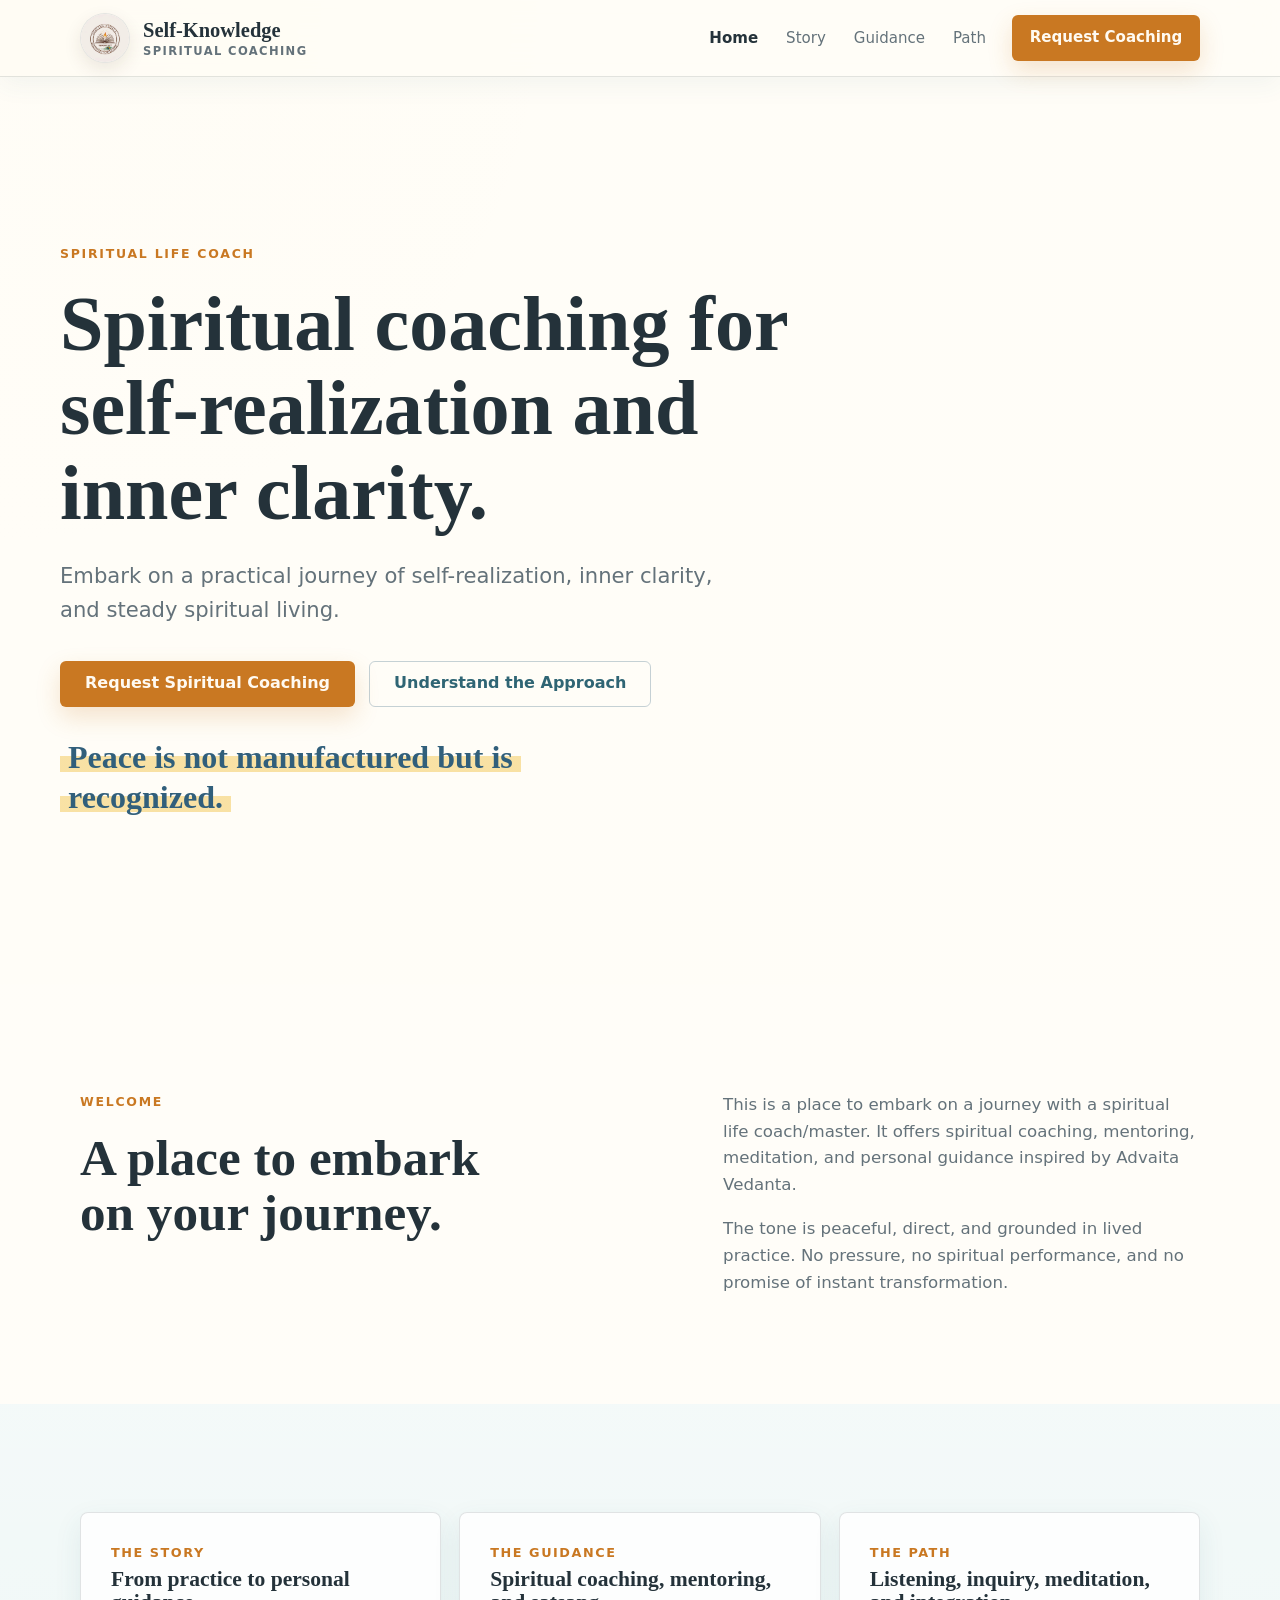
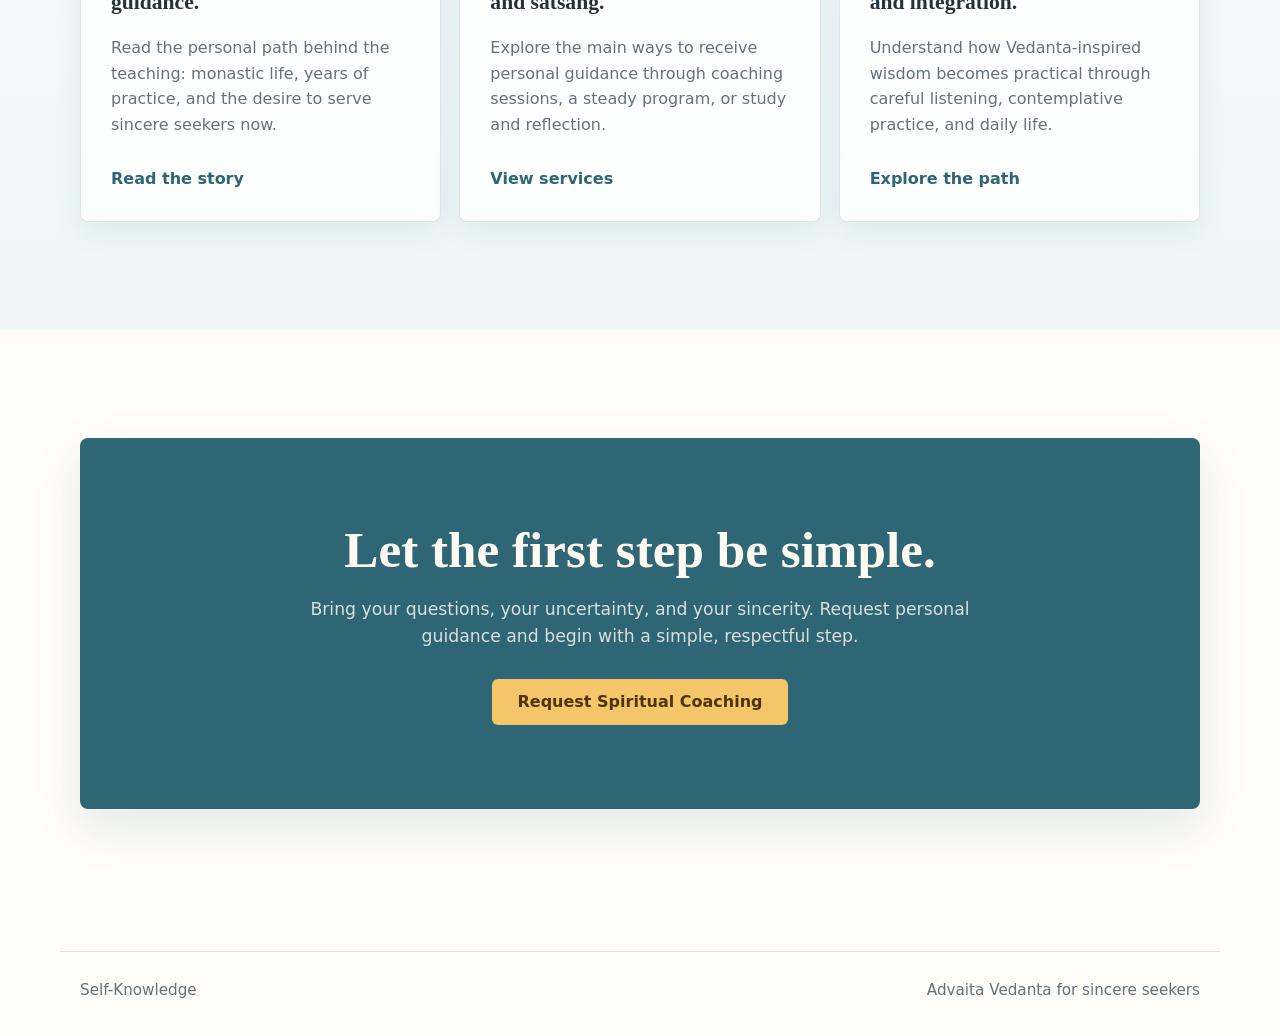
==== index.html @ 033e9327 "minor changes" ====
<!doctype html>
<html lang="en">
  <head>
    <meta charset="utf-8">
    <meta name="viewport" content="width=device-width, initial-scale=1">
    <title>Spiritual Coaching | Self-Knowledge</title>
    <link rel="stylesheet" href="styles.css?v=20260612">
  </head>
  <body class="template-c" style="--hero-image: url('https://images.unsplash.com/photo-1545389336-cf090694435e?auto=format&fit=crop&w=1600&q=80');">
    <div class="site-shell">
      <header class="nav">
        <div class="container nav-inner">
          <a class="brand" href="index.html" aria-label="Self-Knowledge home">
            <img class="brand-emblem" src="images/emblem.jpg" alt="Sharada Vidya Education Foundation emblem">
            <span class="brand-text">
              <span class="brand-name">Self-Knowledge</span>
              <span class="brand-subtitle">Spiritual Coaching</span>
            </span>
          </a>
          <button class="menu-toggle" type="button" aria-label="Open navigation menu" aria-controls="mobile-navigation" aria-expanded="false">
            <span></span>
            <span></span>
            <span></span>
          </button>
          <nav class="nav-links" aria-label="Primary navigation">
            <a aria-current="page" href="index.html">Home</a>
            <a href="about.html">Story</a>
            <a href="services.html">Guidance</a>
            <a href="approach.html">Path</a>
            <a class="nav-cta" href="contact.html">Request Coaching</a>
          </nav>
        </div>
        <button class="drawer-backdrop" type="button" data-drawer-close tabindex="-1" aria-label="Close navigation menu"></button>
        <aside class="mobile-drawer" id="mobile-navigation" aria-label="Mobile navigation" aria-hidden="true">
          <div class="drawer-header">
            <a class="brand" href="index.html" aria-label="Self-Knowledge home">
              <img class="brand-emblem" src="images/emblem.jpg" alt="Sharada Vidya Education Foundation emblem">
              <span class="brand-text">
                <span class="brand-name">Self-Knowledge</span>
                <span class="brand-subtitle">Spiritual Coaching</span>
              </span>
            </a>
            <button class="drawer-close" type="button" data-drawer-close aria-label="Close navigation menu">Close</button>
          </div>
          <nav class="drawer-links" aria-label="Mobile primary navigation">
            <a aria-current="page" href="index.html">Home</a>
            <a href="about.html">Story</a>
            <a href="services.html">Guidance</a>
            <a href="approach.html">Path</a>
            <a href="contact.html">Request Coaching</a>
          </nav>
        </aside>
      </header>

      <main>
        <section class="hero">
          <div class="container hero-inner">
            <div class="hero-copy">
              <p class="eyebrow">Spiritual Life Coach</p>
              <h1>Spiritual coaching for self-realization and inner clarity.</h1>
              <p class="lead">Embark on a practical journey of self-realization, inner clarity, and steady spiritual living.</p>
              <div class="hero-actions">
                <a class="button" href="contact.html">Request Spiritual Coaching</a>
                <a class="button secondary" href="approach.html">Understand the Approach</a>
              </div>
              <p class="hero-note"><span>Peace is not manufactured but is recognized.</span></p>
            </div>
          </div>
        </section>

        <section class="section">
          <div class="container intro-grid">
            <div>
              <p class="eyebrow">Welcome</p>
              <h2>A place to embark<br>on your journey.</h2>
            </div>
            <div class="intro-copy">
              <p>This is a place to embark on a journey with a spiritual life coach/master. It offers spiritual coaching, mentoring, meditation, and personal guidance inspired by Advaita Vedanta.</p>
              <p>The tone is peaceful, direct, and grounded in lived practice. No pressure, no spiritual performance, and no promise of instant transformation.</p>
            </div>
          </div>
        </section>

        <section class="section band">
          <div class="container page-card-grid">
            <article class="page-card">
              <span>The story</span>
              <h3>From practice to personal guidance.</h3>
              <p>Read the personal path behind the teaching: monastic life, years of practice, and the desire to serve sincere seekers now.</p>
              <a href="about.html">Read the story</a>
            </article>
            <article class="page-card">
              <span>The guidance</span>
              <h3>Spiritual coaching, mentoring, and satsang.</h3>
              <p>Explore the main ways to receive personal guidance through coaching sessions, a steady program, or study and reflection.</p>
              <a href="services.html">View services</a>
            </article>
            <article class="page-card">
              <span>The path</span>
              <h3>Listening, inquiry, meditation, and integration.</h3>
              <p>Understand how Vedanta-inspired wisdom becomes practical through careful listening, contemplative practice, and daily life.</p>
              <a href="approach.html">Explore the path</a>
            </article>
          </div>
        </section>

        <section class="section">
          <div class="container">
            <div class="cta-band">
              <h2>Let the first step be simple.</h2>
              <p>Bring your questions, your uncertainty, and your sincerity. Request personal guidance and begin with a simple, respectful step.</p>
              <a class="button" href="contact.html">Request Spiritual Coaching</a>
            </div>
          </div>
        </section>
      </main>

      <footer class="footer">
        <div class="container footer-inner">
          <span>Self-Knowledge</span>
          <span>Advaita Vedanta for sincere seekers</span>
        </div>
      </footer>
    </div>
    <script src="script.js?v=20260611"></script>
  </body>
</html>
---- styles.css ----
:root {
  --ink: #24323a;
  --muted: #64727a;
  --paper: #fffaf1;
  --line: rgba(36, 50, 58, 0.13);
  --saffron: #d9822b;
  --marigold: #f3c769;
  --sky: #8fbdc8;
  --deep-blue: #2f6574;
  --white: #ffffff;
  --shadow: 0 18px 48px rgba(47, 101, 116, 0.13);
  --soft-shadow: 0 10px 28px rgba(47, 101, 116, 0.09);
  font-family: Inter, ui-sans-serif, system-ui, -apple-system, BlinkMacSystemFont, "Segoe UI", sans-serif;
}

* {
  box-sizing: border-box;
}

html {
  scroll-behavior: smooth;
}

body {
  margin: 0;
  color: var(--ink);
  background:
    radial-gradient(circle at top left, rgba(243, 199, 105, 0.18), transparent 34rem),
    linear-gradient(180deg, var(--paper), #fffdf8 42%, var(--paper));
  line-height: 1.6;
}

body.template-a {
  --paper: #fff7ea;
  --accent: #e98624;
  --accent-soft: #ffe1ad;
  --secondary: #407992;
  --wash: #fff0d5;
}

body.template-b {
  --paper: #f4fbff;
  --accent: #d88a2d;
  --accent-soft: #ffeec8;
  --secondary: #4f95b1;
  --wash: #dff4fb;
}

body.template-c {
  --paper: #fffdf7;
  --accent: #c97822;
  --accent-soft: #f8df9d;
  --secondary: #6fa8ba;
  --wash: #eef7f6;
}

a {
  color: inherit;
  text-decoration: none;
}

img {
  display: block;
  max-width: 100%;
}

.site-shell {
  min-height: 100vh;
  overflow-x: hidden;
}

.container {
  width: min(100%, 1160px);
  margin: 0 auto;
  padding: 0 20px;
}

.nav {
  position: sticky;
  top: 0;
  z-index: 20;
  background: rgba(255, 250, 241, 0.9);
  border-bottom: 1px solid var(--line);
  backdrop-filter: blur(18px);
  box-shadow: 0 8px 26px rgba(47, 101, 116, 0.06);
}

.template-b .nav {
  background: rgba(244, 251, 255, 0.9);
}

.template-c .nav {
  background: rgba(255, 253, 247, 0.9);
}

.nav-inner {
  display: flex;
  align-items: center;
  justify-content: space-between;
  min-height: 76px;
  gap: 24px;
}

.brand {
  display: flex;
  align-items: center;
  min-width: 0;
  gap: 13px;
  font-family: Georgia, "Times New Roman", serif;
  font-weight: 700;
  letter-spacing: 0;
}

.brand-emblem {
  width: 50px;
  height: 50px;
  flex: 0 0 auto;
  border: 1px solid rgba(36, 50, 58, 0.12);
  border-radius: 50%;
  background: #fffdf8;
  box-shadow: 0 7px 18px rgba(78, 48, 24, 0.1);
  object-fit: cover;
  object-position: center 43%;
}

.brand-text {
  display: grid;
  min-width: 0;
  line-height: 1.08;
}

.brand-name {
  color: var(--ink);
  font-size: clamp(1.03rem, 2vw, 1.28rem);
}

.brand-subtitle {
  margin-top: 4px;
  color: var(--muted);
  font-family: Inter, ui-sans-serif, system-ui, sans-serif;
  font-size: 0.72rem;
  font-weight: 800;
  letter-spacing: 0.12em;
  text-transform: uppercase;
}

.nav-links {
  display: flex;
  align-items: center;
  gap: clamp(10px, 2vw, 24px);
  font-size: 0.94rem;
  color: var(--muted);
}

.nav-links a {
  border-radius: 6px;
  padding: 8px 2px;
}

.nav-links a:hover {
  color: var(--ink);
}

.nav-links a[aria-current="page"] {
  color: var(--ink);
  font-weight: 800;
}

.nav-cta,
.button {
  display: inline-flex;
  align-items: center;
  justify-content: center;
  min-height: 46px;
  min-width: 188px;
  padding: 0 24px;
  border: 1px solid transparent;
  border-radius: 6px;
  background: var(--accent);
  color: #fffaf1;
  font-weight: 700;
  line-height: 1.15;
  box-shadow: 0 10px 24px rgba(201, 120, 34, 0.2);
  transition: background-color 160ms ease, border-color 160ms ease, color 160ms ease, transform 160ms ease, box-shadow 160ms ease;
}

.nav-cta:hover,
.button:hover {
  transform: translateY(-1px);
  box-shadow: 0 12px 28px rgba(201, 120, 34, 0.24);
}

.button.secondary {
  background: transparent;
  color: var(--deep-blue);
  border-color: rgba(49, 95, 123, 0.28);
  box-shadow: none;
}

.button.secondary:hover {
  background: rgba(47, 101, 116, 0.07);
  box-shadow: none;
}

a:focus-visible,
button:focus-visible,
input:focus-visible,
textarea:focus-visible {
  outline: 3px solid rgba(111, 168, 186, 0.45);
  outline-offset: 3px;
}

.menu-toggle {
  display: none;
  width: 46px;
  height: 46px;
  flex: 0 0 auto;
  align-items: center;
  justify-content: center;
  flex-direction: column;
  gap: 5px;
  border: 1px solid rgba(36, 50, 58, 0.16);
  border-radius: 6px;
  background: rgba(255, 255, 255, 0.76);
  color: var(--ink);
  cursor: pointer;
}

.menu-toggle span {
  width: 20px;
  height: 2px;
  border-radius: 2px;
  background: currentColor;
}

.drawer-backdrop {
  position: fixed;
  inset: 0;
  z-index: 30;
  border: 0;
  background: rgba(36, 50, 58, 0.3);
  opacity: 0;
  pointer-events: none;
  transition: opacity 180ms ease;
}

.mobile-drawer {
  position: fixed;
  top: 0;
  right: 0;
  z-index: 31;
  display: flex;
  width: min(360px, 88vw);
  height: 100vh;
  height: 100dvh;
  flex-direction: column;
  gap: 30px;
  padding: 22px;
  border-left: 1px solid var(--line);
  background: rgba(255, 253, 247, 0.98);
  box-shadow: -18px 0 44px rgba(36, 50, 58, 0.16);
  transform: translateX(105%);
  visibility: hidden;
  transition: transform 220ms ease, visibility 220ms ease;
}

body.nav-open {
  overflow: hidden;
}

body.nav-open .drawer-backdrop {
  opacity: 1;
  pointer-events: auto;
}

body.nav-open .mobile-drawer {
  transform: translateX(0);
  visibility: visible;
}

.drawer-header {
  display: flex;
  align-items: flex-start;
  justify-content: space-between;
  gap: 16px;
}

.drawer-header .brand {
  align-items: flex-start;
}

.drawer-header .brand-emblem {
  width: 46px;
  height: 46px;
}

.drawer-close {
  min-height: 38px;
  padding: 0 12px;
  border: 1px solid rgba(36, 50, 58, 0.14);
  border-radius: 6px;
  background: #fff;
  color: var(--muted);
  font: inherit;
  font-size: 0.9rem;
  font-weight: 800;
  cursor: pointer;
}

.drawer-links {
  display: grid;
  gap: 8px;
}

.drawer-links a {
  display: flex;
  align-items: center;
  min-height: 50px;
  padding: 0 14px;
  border: 1px solid transparent;
  border-radius: 6px;
  color: var(--ink);
  font-weight: 800;
}

.drawer-links a:hover,
.drawer-links a[aria-current="page"] {
  border-color: rgba(47, 101, 116, 0.16);
  background: var(--wash);
  color: var(--deep-blue);
}

.hero {
  position: relative;
}

.hero-inner {
  display: grid;
  grid-template-columns: minmax(0, 1.02fr) minmax(340px, 0.78fr);
  min-height: min(760px, calc(100vh - 76px));
  max-height: none;
  align-items: center;
  gap: clamp(34px, 6vw, 84px);
  padding: clamp(68px, 9vw, 118px) 0;
}

.hero-copy {
  max-width: 760px;
}

.eyebrow {
  margin: 0 0 18px;
  color: var(--accent);
  font-size: 0.78rem;
  font-weight: 800;
  letter-spacing: 0.14em;
  text-transform: uppercase;
}

h1,
h2,
h3 {
  margin: 0;
  font-family: Georgia, "Times New Roman", serif;
  font-weight: 700;
  letter-spacing: 0;
  line-height: 1.08;
  overflow-wrap: break-word;
  word-break: normal;
}

h1 {
  max-width: 780px;
  font-size: clamp(2.65rem, 6.1vw, 5.25rem);
}

h2 {
  font-size: clamp(2rem, 4vw, 3.4rem);
}

h3 {
  font-size: 1.35rem;
}

.lead {
  max-width: 660px;
  margin: 24px 0 0;
  color: var(--muted);
  font-size: clamp(1.07rem, 2vw, 1.32rem);
}

.hero-actions {
  display: flex;
  flex-wrap: wrap;
  gap: 14px;
  margin-top: 34px;
}

.hero-note {
  display: block;
  max-width: 620px;
  margin: 30px 0 0;
  color: #5b4329;
  font-family: Georgia, "Times New Roman", serif;
  font-size: clamp(1.35rem, 3vw, 2rem);
  font-weight: 700;
  line-height: 1.25;
}

.hero-note span {
  padding: 3px 8px 5px;
  background: linear-gradient(180deg, transparent 46%, rgba(248, 223, 157, 0.92) 46%, rgba(248, 223, 157, 0.92) 82%, transparent 82%);
  box-decoration-break: clone;
  -webkit-box-decoration-break: clone;
}

.hero-visual {
  position: relative;
  align-self: stretch;
  min-height: 460px;
  border-radius: 8px;
  overflow: hidden;
  box-shadow: var(--shadow);
}

.hero-visual img {
  width: 100%;
  height: 100%;
  object-fit: cover;
}

.hero-visual::after {
  position: absolute;
  inset: 0;
  content: "";
  background: linear-gradient(180deg, rgba(255, 248, 230, 0.08), rgba(232, 134, 36, 0.18));
}

.section {
  padding: clamp(66px, 8.5vw, 108px) 0;
}

.section.band {
  background:
    linear-gradient(180deg, rgba(255, 255, 255, 0.34), rgba(255, 255, 255, 0)),
    var(--wash);
}

.section-heading {
  display: grid;
  grid-template-columns: minmax(0, 0.9fr) minmax(280px, 0.65fr);
  align-items: end;
  gap: clamp(24px, 5vw, 64px);
  margin-bottom: 42px;
}

.section-heading p {
  margin: 0;
  color: var(--muted);
  font-size: 1.08rem;
}

.story {
  display: grid;
  grid-template-columns: minmax(280px, 0.62fr) minmax(0, 1fr);
  gap: clamp(28px, 5vw, 72px);
  align-items: center;
}

.story-photo {
  overflow: hidden;
  border-radius: 8px;
  box-shadow: var(--shadow);
}

.story-photo img {
  width: 100%;
  aspect-ratio: 4 / 5;
  object-fit: cover;
}

.story-copy {
  display: grid;
  gap: 20px;
}

.story-copy p {
  margin: 0;
  color: var(--muted);
  font-size: 1.04rem;
}

.quote {
  margin: 0;
  padding: 26px;
  border-left: 5px solid var(--accent);
  background: rgba(255, 255, 255, 0.68);
  color: var(--deep-blue);
  font-family: Georgia, "Times New Roman", serif;
  font-size: clamp(1.3rem, 3vw, 2rem);
  line-height: 1.25;
  box-shadow: var(--soft-shadow);
}

.service-grid {
  display: grid;
  grid-template-columns: repeat(3, minmax(0, 1fr));
  gap: 18px;
}

.service-card {
  display: flex;
  min-height: 280px;
  flex-direction: column;
  justify-content: space-between;
  padding: 28px;
  border: 1px solid var(--line);
  border-radius: 8px;
  background: rgba(255, 255, 255, 0.78);
  box-shadow: var(--soft-shadow);
}

.service-card span {
  color: var(--accent);
  font-weight: 800;
}

.service-card p {
  margin: 16px 0 0;
  color: var(--muted);
}

.service-card a {
  width: fit-content;
  margin-top: 24px;
  color: var(--deep-blue);
  font-weight: 800;
}

.practice {
  display: grid;
  grid-template-columns: minmax(0, 0.9fr) minmax(320px, 0.8fr);
  gap: clamp(28px, 5vw, 72px);
  align-items: center;
}

.practice-list {
  display: grid;
  gap: 14px;
  margin: 28px 0 0;
  padding: 0;
  list-style: none;
}

.practice-list li {
  display: grid;
  grid-template-columns: 38px minmax(0, 1fr);
  align-items: start;
  gap: 14px;
  color: var(--muted);
}

.practice-list strong {
  color: var(--ink);
}

.number {
  display: grid;
  place-items: center;
  width: 38px;
  height: 38px;
  border-radius: 50%;
  background: var(--accent-soft);
  color: #84450f;
  font-weight: 800;
}

.practice-panel {
  padding: 34px;
  border: 1px solid var(--line);
  border-radius: 8px;
  background: rgba(255, 255, 255, 0.78);
  box-shadow: var(--soft-shadow);
}

.practice-panel img {
  width: 100%;
  aspect-ratio: 16 / 11;
  margin-bottom: 24px;
  border-radius: 6px;
  object-fit: cover;
}

.practice-panel p {
  margin: 14px 0 0;
  color: var(--muted);
}

.cta-band {
  padding: clamp(54px, 8vw, 84px);
  border-radius: 8px;
  background:
    linear-gradient(135deg, rgba(255, 255, 255, 0.08), transparent 45%),
    #245b76;
  color: #fffaf1;
  text-align: center;
  box-shadow: var(--shadow);
}

.template-a .cta-band {
  background: #7d4a16;
}

.template-c .cta-band {
  background: #2e6676;
}

.cta-band p {
  max-width: 720px;
  margin: 18px auto 0;
  color: rgba(255, 250, 241, 0.82);
  font-size: 1.08rem;
}

.cta-band .button {
  margin-top: 28px;
  background: var(--marigold);
  color: #4f330d;
  box-shadow: none;
}

.footer {
  padding: 34px 0;
  color: var(--muted);
  font-size: 0.95rem;
}

.footer-inner {
  display: flex;
  justify-content: space-between;
  gap: 20px;
  border-top: 1px solid var(--line);
  padding-top: 26px;
}

.template-b .hero-inner {
  grid-template-columns: minmax(340px, 0.82fr) minmax(0, 1fr);
}

.template-b .hero-visual {
  order: -1;
  border-radius: 999px 999px 8px 8px;
}

.template-b h1 {
  color: #214f69;
}

.template-b .service-card {
  background: #ffffff;
  box-shadow: 0 14px 34px rgba(79, 149, 177, 0.1);
}

.template-c .hero {
  background:
    linear-gradient(90deg, rgba(255, 253, 247, 0.97) 0%, rgba(255, 253, 247, 0.82) 56%, rgba(255, 253, 247, 0.18) 100%),
    var(--hero-image) center / cover no-repeat;
}

.template-c .hero-inner {
  grid-template-columns: minmax(0, 0.9fr);
  max-height: none;
}

.template-c .hero-copy {
  padding: clamp(28px, 5vw, 52px) 0;
}

.template-c .hero-visual {
  display: none;
}

.template-c .hero-note {
  color: #315f7b;
}

.page-hero {
  padding: clamp(74px, 11vw, 138px) 0 clamp(54px, 8vw, 92px);
  background:
    linear-gradient(90deg, rgba(255, 253, 247, 0.99), rgba(255, 253, 247, 0.88)),
    url("https://images.unsplash.com/photo-1545389336-cf090694435e?auto=format&fit=crop&w=1600&q=80") center / cover no-repeat;
  border-bottom: 1px solid var(--line);
}

.page-hero-inner {
  max-width: 890px;
}

.intro-grid,
.story-page,
.contact-layout {
  display: grid;
  grid-template-columns: minmax(0, 0.85fr) minmax(300px, 0.7fr);
  gap: clamp(28px, 5vw, 72px);
  align-items: start;
}

.intro-grid > *,
.story-page > *,
.contact-layout > *,
.practice > *,
.page-card-grid > *,
.detail-grid > * {
  min-width: 0;
}

.intro-copy,
.story-main,
.contact-copy {
  display: grid;
  gap: 18px;
}

.intro-copy p,
.story-main p,
.contact-copy p,
.detail-grid p {
  margin: 0;
  color: var(--muted);
  font-size: 1.04rem;
}

.page-card-grid {
  display: grid;
  grid-template-columns: repeat(3, minmax(0, 1fr));
  gap: 18px;
}

.page-card {
  display: flex;
  min-height: 310px;
  flex-direction: column;
  justify-content: space-between;
  padding: 30px;
  border: 1px solid var(--line);
  border-radius: 8px;
  background: rgba(255, 255, 255, 0.82);
  box-shadow: var(--soft-shadow);
  transition: transform 160ms ease, border-color 160ms ease, box-shadow 160ms ease;
}

.page-card:hover {
  border-color: rgba(47, 101, 116, 0.24);
  box-shadow: 0 14px 34px rgba(47, 101, 116, 0.12);
  transform: translateY(-2px);
}

.page-card span,
.service-detail > span {
  color: var(--accent);
  font-size: 0.8rem;
  font-weight: 800;
  letter-spacing: 0.12em;
  text-transform: uppercase;
}

.page-card p,
.service-detail p {
  margin: 16px 0 0;
  color: var(--muted);
}

.page-card a {
  width: fit-content;
  margin-top: 24px;
  color: var(--deep-blue);
  font-weight: 800;
}

.story-aside {
  display: grid;
  gap: 24px;
}

.story-aside img {
  width: 100%;
  aspect-ratio: 4 / 5;
  border-radius: 8px;
  box-shadow: var(--shadow);
  object-fit: cover;
  object-position: center;
}

.bio-placeholder {
  margin-top: 10px;
  padding: 24px;
  border: 1px solid var(--line);
  border-radius: 8px;
  background: rgba(255, 255, 255, 0.78);
  box-shadow: var(--soft-shadow);
}

.bio-placeholder h2 {
  font-size: clamp(1.6rem, 3vw, 2.3rem);
}

.bio-placeholder p {
  margin-top: 12px;
}

.service-detail-list {
  display: grid;
  gap: 18px;
}

.service-detail {
  display: grid;
  grid-template-columns: 160px minmax(0, 1fr);
  gap: clamp(18px, 4vw, 48px);
  padding: clamp(28px, 5vw, 44px);
  border: 1px solid var(--line);
  border-radius: 8px;
  background: rgba(255, 255, 255, 0.82);
  box-shadow: var(--soft-shadow);
}

.service-detail .button {
  width: fit-content;
  margin-top: 24px;
}

.detail-grid {
  display: grid;
  grid-template-columns: repeat(3, minmax(0, 1fr));
  gap: 18px;
}

.detail-grid article {
  padding: 28px;
  border-left: 4px solid var(--accent);
  background: rgba(255, 255, 255, 0.76);
  box-shadow: var(--soft-shadow);
}

.detail-grid h3 {
  margin-bottom: 12px;
}

.next-step {
  display: grid;
  max-width: 820px;
  gap: 18px;
  text-align: center;
}

.next-step p {
  margin: 0;
  color: var(--muted);
  font-size: 1.08rem;
}

.next-step .button {
  justify-self: center;
  margin-top: 8px;
}

.contact-form {
  display: grid;
  gap: 18px;
  padding: clamp(26px, 4vw, 38px);
  border: 1px solid var(--line);
  border-radius: 8px;
  background: rgba(255, 255, 255, 0.84);
  box-shadow: var(--soft-shadow);
}

.contact-form label {
  display: grid;
  gap: 8px;
  color: var(--ink);
  font-weight: 800;
}

.contact-form input,
.contact-form textarea {
  width: 100%;
  border: 1px solid rgba(37, 49, 61, 0.18);
  border-radius: 6px;
  background: #fff;
  color: var(--ink);
  font: inherit;
  transition: border-color 160ms ease, box-shadow 160ms ease;
}

.contact-form input:hover,
.contact-form textarea:hover {
  border-color: rgba(47, 101, 116, 0.35);
}

.contact-form input {
  min-height: 46px;
  padding: 0 12px;
}

.contact-form textarea {
  resize: vertical;
  padding: 12px;
}

.template-c .story {
  grid-template-columns: minmax(0, 1fr);
}

.template-c .story-photo {
  display: none;
}

.template-c .story-copy {
  grid-template-columns: minmax(0, 0.85fr) minmax(280px, 0.55fr);
  align-items: start;
}

.template-c .quote {
  grid-row: span 3;
}

.compare-page {
  background: #fffaf1;
}

.compare-hero {
  padding: 72px 0 42px;
}

.compare-hero h1 {
  max-width: 900px;
  font-size: clamp(2.4rem, 6vw, 4.8rem);
}

.compare-hero p {
  max-width: 720px;
}

.template-grid {
  display: grid;
  grid-template-columns: repeat(3, minmax(0, 1fr));
  gap: 18px;
  padding-bottom: 76px;
}

.template-preview {
  overflow: hidden;
  border: 1px solid var(--line);
  border-radius: 8px;
  background: #fff;
  box-shadow: 0 12px 34px rgba(49, 95, 123, 0.1);
}

.preview-image {
  min-height: 210px;
  background-position: center;
  background-size: cover;
}

.preview-image.a {
  background-image: linear-gradient(rgba(255, 246, 226, 0.16), rgba(233, 134, 36, 0.18)), url("https://images.unsplash.com/photo-1506126613408-eca07ce68773?auto=format&fit=crop&w=900&q=80");
}

.preview-image.b {
  background-image: linear-gradient(rgba(244, 251, 255, 0.08), rgba(79, 149, 177, 0.16)), url("https://images.unsplash.com/photo-1518611012118-696072aa579a?auto=format&fit=crop&w=900&q=80");
}

.preview-image.c {
  background-image: linear-gradient(rgba(255, 253, 247, 0.16), rgba(111, 168, 186, 0.18)), url("https://images.unsplash.com/photo-1545389336-cf090694435e?auto=format&fit=crop&w=900&q=80");
}

.preview-copy {
  padding: 24px;
}

.preview-copy h2 {
  font-size: 1.45rem;
}

.preview-copy p {
  min-height: 78px;
  margin: 12px 0 22px;
  color: var(--muted);
}

@media (max-width: 920px) {
  .footer-inner {
    align-items: flex-start;
    flex-direction: column;
  }

  .hero-inner,
  .template-b .hero-inner,
  .section-heading,
  .story,
  .practice,
  .template-c .story-copy,
  .intro-grid,
  .story-page,
  .contact-layout,
  .service-detail,
  .page-card-grid,
  .detail-grid,
  .template-grid {
    grid-template-columns: 1fr;
  }

  .hero-inner {
    min-height: auto;
  }

  .template-b .hero-visual {
    order: 0;
  }

  .service-grid {
    grid-template-columns: 1fr;
  }
}

@media (max-width: 820px) {
  .nav-inner {
    min-height: 70px;
    align-items: center;
    flex-direction: row;
    justify-content: space-between;
    padding-left: 6px;
    padding-right: 74px;
  }

  .brand-emblem {
    width: 44px;
    height: 44px;
  }

  .brand-subtitle {
    font-size: 0.66rem;
    letter-spacing: 0.1em;
  }

  .nav-links {
    display: none;
  }

  .menu-toggle {
    display: inline-flex;
    position: fixed;
    top: 12px;
    right: 20px;
    z-index: 26;
  }

  .template-c .hero {
    background:
      linear-gradient(180deg, rgba(255, 253, 247, 0.97), rgba(255, 253, 247, 0.9)),
      var(--hero-image) center / cover no-repeat;
  }

  .hero-inner {
    padding-top: 56px;
  }

  .mobile-drawer {
    padding: 24px 26px;
  }

  .drawer-links a {
    padding: 0 18px;
  }

  .hero-copy,
  .lead,
  .hero-note,
  .intro-copy p,
  .story-main p,
  .contact-copy p,
  .detail-grid p {
    max-width: 100%;
  }
}

@media (max-width: 620px) {
  .container {
    width: 100%;
    padding: 0 20px;
  }

  h1 {
    font-size: clamp(2rem, 10vw, 2.28rem);
    line-height: 1.1;
    overflow-wrap: anywhere;
  }

  h2 {
    font-size: 1.7rem;
    line-height: 1.14;
  }

  .hero-copy,
  .intro-grid,
  .intro-grid > *,
  .intro-copy,
  .story-page,
  .contact-layout,
  .practice {
    width: 100%;
    max-width: 100%;
  }

  .intro-grid h2,
  .intro-copy p {
    width: 100%;
    max-width: 100%;
  }

  .lead,
  .hero-note,
  .intro-copy p,
  .story-main p,
  .contact-copy p,
  .detail-grid p,
  .page-card p,
  .service-card p,
  .service-detail p {
    max-width: calc(100vw - 40px);
    overflow-wrap: break-word;
  }

  .hero-actions {
    flex-direction: column;
  }

  .button {
    width: 100%;
    max-width: 100%;
    text-align: center;
  }

  .hero-note {
    font-size: 1.35rem;
  }

  .hero-visual {
    min-height: 340px;
  }

  .service-card {
    min-height: 230px;
  }

  .cta-band {
    padding: 38px 20px;
  }
}

@media (max-width: 420px) {
  .container {
    width: 100%;
    padding: 0 20px;
  }

  .brand {
    gap: 10px;
  }

  .brand-emblem {
    width: 40px;
    height: 40px;
  }

  .brand-name {
    font-size: 1rem;
  }

  .brand-subtitle {
    max-width: 150px;
    white-space: nowrap;
  }

  .hero-copy,
  .intro-grid,
  .intro-grid > *,
  .intro-copy,
  .story-page,
  .contact-layout,
  .practice {
    max-width: 100%;
  }

  .intro-grid h2,
  .intro-copy p {
    width: auto;
  }

  .service-detail,
  .page-card,
  .detail-grid article,
  .practice-panel,
  .contact-form,
  .bio-placeholder {
    padding: 22px;
  }
}
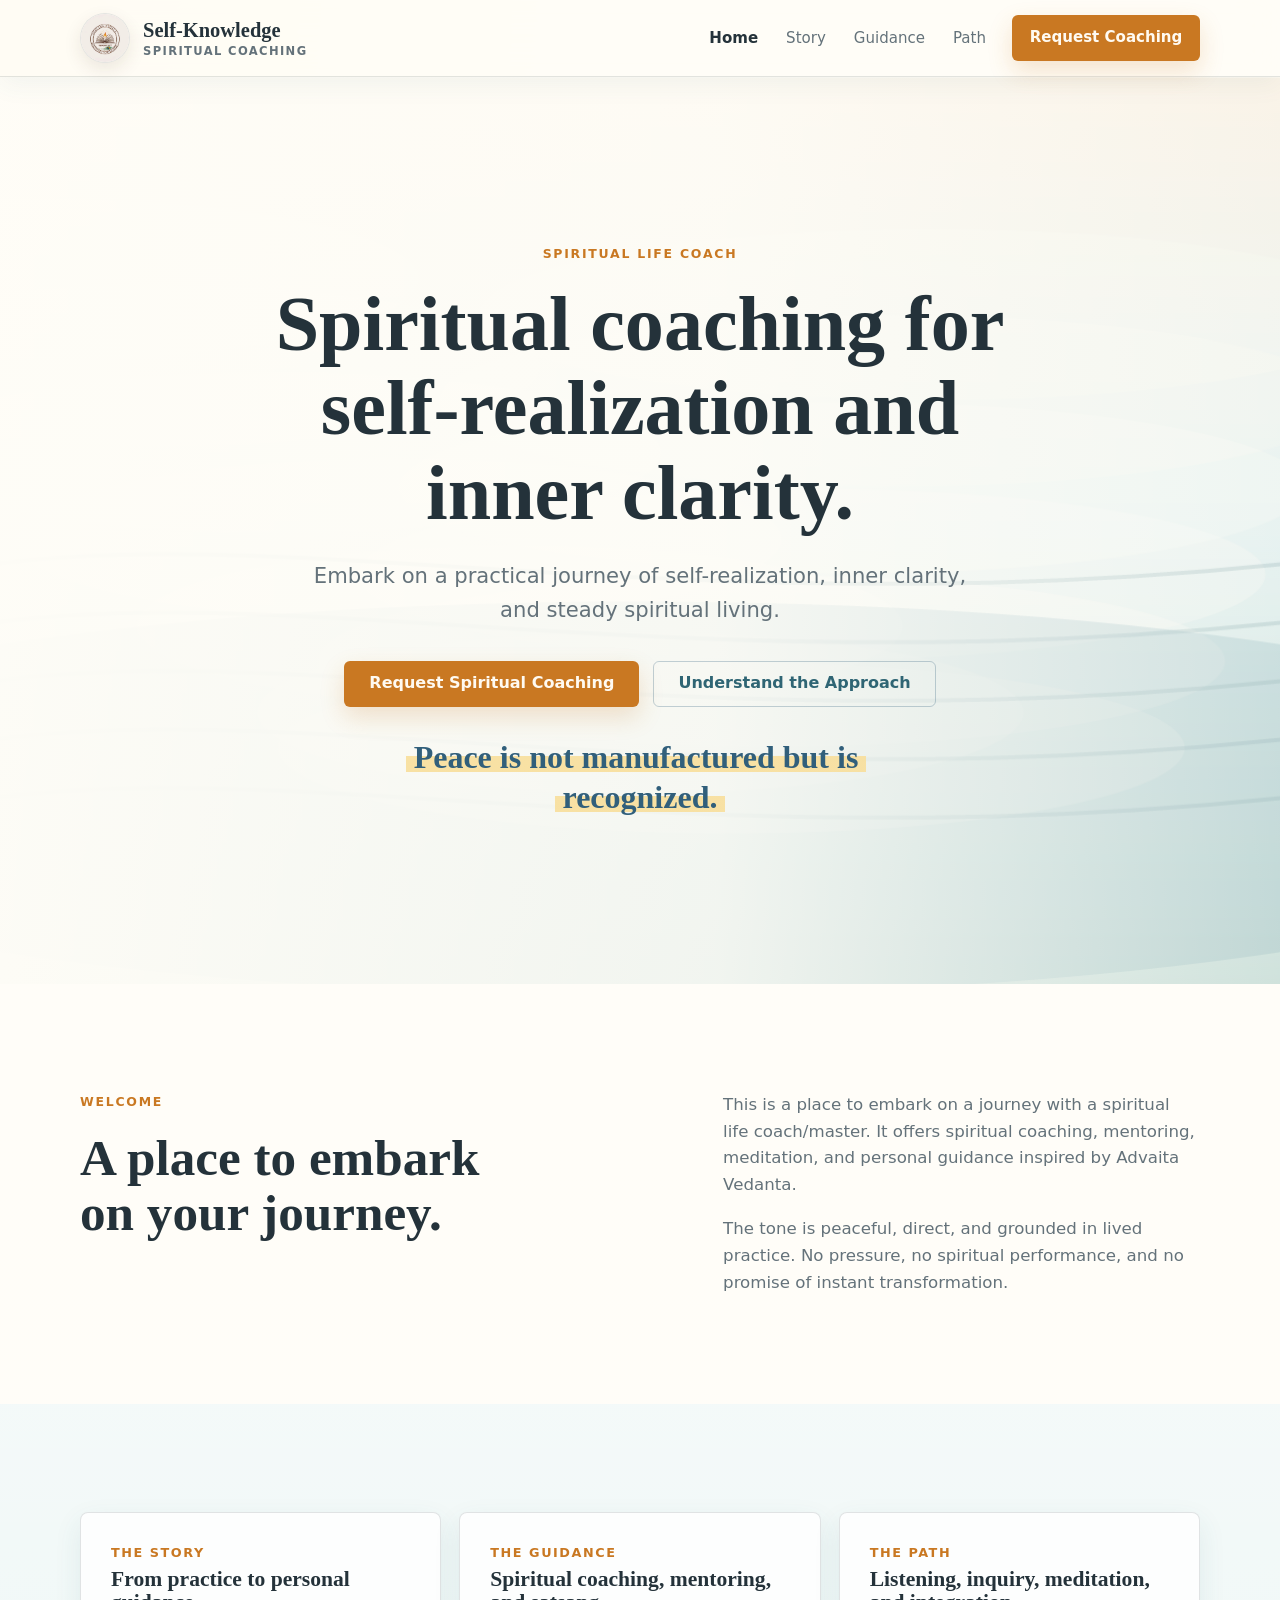
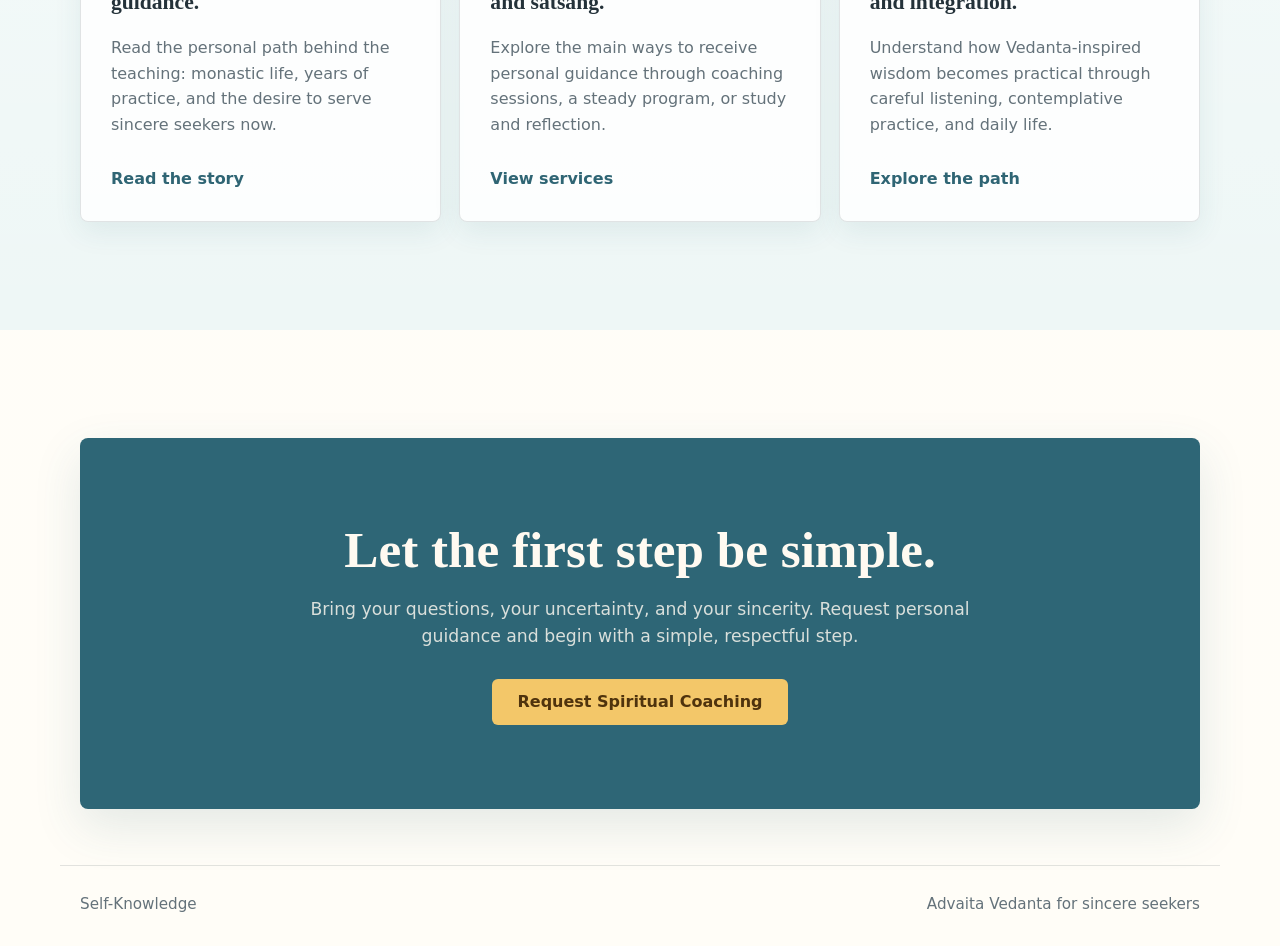
==== commit 3c8288c5: "Polish layout and rename image assets" ====
--- a/index.html
+++ b/index.html
@@ -4,14 +4,14 @@
     <meta charset="utf-8">
     <meta name="viewport" content="width=device-width, initial-scale=1">
     <title>Spiritual Coaching | Self-Knowledge</title>
-    <link rel="stylesheet" href="styles.css?v=20260612">
+    <link rel="stylesheet" href="styles.css?v=20260613">
   </head>
-  <body class="template-c" style="--hero-image: url('https://images.unsplash.com/photo-1545389336-cf090694435e?auto=format&fit=crop&w=1600&q=80');">
+  <body class="template-c" style="--hero-image: url('images/site-hero-home-still-water.png');">
     <div class="site-shell">
       <header class="nav">
         <div class="container nav-inner">
           <a class="brand" href="index.html" aria-label="Self-Knowledge home">
-            <img class="brand-emblem" src="images/emblem.jpg" alt="Sharada Vidya Education Foundation emblem">
+            <img class="brand-emblem" src="images/site-sharada-vidya-emblem.jpg" alt="Sharada Vidya Education Foundation emblem">
             <span class="brand-text">
               <span class="brand-name">Self-Knowledge</span>
               <span class="brand-subtitle">Spiritual Coaching</span>
@@ -34,7 +34,7 @@
         <aside class="mobile-drawer" id="mobile-navigation" aria-label="Mobile navigation" aria-hidden="true">
           <div class="drawer-header">
             <a class="brand" href="index.html" aria-label="Self-Knowledge home">
-              <img class="brand-emblem" src="images/emblem.jpg" alt="Sharada Vidya Education Foundation emblem">
+              <img class="brand-emblem" src="images/site-sharada-vidya-emblem.jpg" alt="Sharada Vidya Education Foundation emblem">
               <span class="brand-text">
                 <span class="brand-name">Self-Knowledge</span>
                 <span class="brand-subtitle">Spiritual Coaching</span>
@@ -53,7 +53,7 @@
       </header>
 
       <main>
-        <section class="hero">
+        <section class="hero home-hero">
           <div class="container hero-inner">
             <div class="hero-copy">
               <p class="eyebrow">Spiritual Life Coach</p>
--- a/styles.css
+++ b/styles.css
@@ -440,6 +440,10 @@
   padding: clamp(66px, 8.5vw, 108px) 0;
 }
 
+main > .section:last-child {
+  padding-bottom: clamp(32px, 5vw, 56px);
+}
+
 .section.band {
   background:
     linear-gradient(180deg, rgba(255, 255, 255, 0.34), rgba(255, 255, 255, 0)),
@@ -630,7 +634,7 @@
 }
 
 .footer {
-  padding: 34px 0;
+  padding: 0 0 30px;
   color: var(--muted);
   font-size: 0.95rem;
 }
@@ -684,12 +688,60 @@
   color: #315f7b;
 }
 
+.home-hero .hero-inner {
+  grid-template-columns: minmax(0, 1fr);
+  justify-items: center;
+  text-align: center;
+}
+
+.home-hero .hero-copy,
+.home-hero h1,
+.home-hero .lead,
+.home-hero .hero-note {
+  margin-left: auto;
+  margin-right: auto;
+}
+
+.home-hero .hero-copy {
+  width: min(100%, 860px);
+}
+
+.home-hero .hero-actions {
+  justify-content: center;
+}
+
 .page-hero {
+  --page-hero-image: url("images/site-hero-home-still-water.png");
+  --page-hero-position: center;
   padding: clamp(74px, 11vw, 138px) 0 clamp(54px, 8vw, 92px);
   background:
-    linear-gradient(90deg, rgba(255, 253, 247, 0.99), rgba(255, 253, 247, 0.88)),
-    url("https://images.unsplash.com/photo-1545389336-cf090694435e?auto=format&fit=crop&w=1600&q=80") center / cover no-repeat;
+    linear-gradient(90deg, rgba(255, 253, 247, 0.99) 0%, rgba(255, 253, 247, 0.9) 55%, rgba(255, 253, 247, 0.28) 100%),
+    var(--page-hero-image) var(--page-hero-position) / cover no-repeat;
   border-bottom: 1px solid var(--line);
+}
+
+.story-hero {
+  --page-hero-image: url("images/site-hero-story-quiet-forest.png");
+  --page-hero-position: center 48%;
+}
+
+.guidance-hero {
+  --page-hero-image: url("images/site-hero-guidance-soft-dawn.png");
+  --page-hero-position: center 52%;
+}
+
+.path-hero {
+  --page-hero-image: url("images/site-hero-path-still-water.png");
+  --page-hero-position: center 44%;
+}
+
+.contact-hero {
+  --page-hero-image: url("images/site-hero-contact-stones.png");
+  --page-hero-position: center 48%;
+}
+
+.story-hero {
+  padding-bottom: clamp(44px, 6vw, 68px);
 }
 
 .page-hero-inner {
@@ -719,6 +771,25 @@
 .contact-copy {
   display: grid;
   gap: 18px;
+}
+
+.story-page-refined {
+  grid-template-columns: minmax(0, 0.9fr) minmax(320px, 0.54fr);
+  gap: clamp(34px, 5.5vw, 78px);
+  align-items: center;
+}
+
+.story-narrative {
+  padding-top: clamp(46px, 6.5vw, 78px);
+  padding-bottom: clamp(46px, 6.5vw, 78px);
+}
+
+.story-narrative .story-main {
+  gap: 18px;
+}
+
+.story-main h2 {
+  max-width: 760px;
 }
 
 .intro-copy p,
@@ -791,9 +862,39 @@
   object-position: center;
 }
 
+.story-gallery {
+  gap: clamp(18px, 3vw, 28px);
+}
+
+.story-gallery .quote {
+  font-size: clamp(1.22rem, 2.3vw, 1.75rem);
+}
+
+.story-gallery img:first-of-type {
+  aspect-ratio: 4 / 4.45;
+}
+
+.story-gallery img:nth-of-type(2) {
+  aspect-ratio: 4 / 3;
+  object-position: center 55%;
+}
+
+.story-inline-photo {
+  margin: 10px 0 8px;
+  overflow: hidden;
+  border-radius: 8px;
+  box-shadow: var(--shadow);
+}
+
+.story-inline-photo img {
+  width: 100%;
+  aspect-ratio: 16 / 10;
+  object-fit: cover;
+  object-position: center 46%;
+}
+
 .bio-placeholder {
-  margin-top: 10px;
-  padding: 24px;
+  padding: clamp(28px, 4vw, 42px);
   border: 1px solid var(--line);
   border-radius: 8px;
   background: rgba(255, 255, 255, 0.78);
@@ -806,6 +907,51 @@
 
 .bio-placeholder p {
   margin-top: 12px;
+}
+
+.bio-section {
+  padding-top: clamp(46px, 6.5vw, 78px);
+  padding-bottom: clamp(46px, 6.5vw, 78px);
+}
+
+.bio-feature {
+  display: grid;
+  grid-template-columns: minmax(0, 0.86fr) minmax(320px, 0.74fr);
+  align-items: center;
+  gap: clamp(30px, 5vw, 72px);
+}
+
+.bio-image-grid {
+  display: grid;
+  grid-template-columns: 0.82fr 1fr;
+  grid-template-rows: auto auto;
+  gap: 16px;
+}
+
+.bio-image-grid img {
+  width: 100%;
+  border-radius: 8px;
+  box-shadow: var(--soft-shadow);
+  object-fit: cover;
+}
+
+.bio-image-grid img:first-child {
+  grid-row: span 2;
+  aspect-ratio: 4 / 5.4;
+  object-position: center 42%;
+}
+
+.bio-image-grid img:nth-child(2),
+.bio-image-grid img:nth-child(3) {
+  aspect-ratio: 4 / 3;
+}
+
+.bio-image-grid img:nth-child(2) {
+  object-position: center 56%;
+}
+
+.bio-image-grid img:nth-child(3) {
+  object-position: center 45%;
 }
 
 .service-detail-list {
@@ -1002,6 +1148,7 @@
   .template-c .story-copy,
   .intro-grid,
   .story-page,
+  .bio-feature,
   .contact-layout,
   .service-detail,
   .page-card-grid,
@@ -1059,6 +1206,12 @@
     background:
       linear-gradient(180deg, rgba(255, 253, 247, 0.97), rgba(255, 253, 247, 0.9)),
       var(--hero-image) center / cover no-repeat;
+  }
+
+  .page-hero {
+    background:
+      linear-gradient(180deg, rgba(255, 253, 247, 0.98), rgba(255, 253, 247, 0.88)),
+      var(--page-hero-image) var(--page-hero-position) / cover no-repeat;
   }
 
   .hero-inner {
@@ -1156,6 +1309,28 @@
   .cta-band {
     padding: 38px 20px;
   }
+
+  .story-gallery {
+    position: static;
+    grid-template-columns: minmax(0, 1fr);
+  }
+
+  .story-gallery .quote {
+    grid-column: auto;
+  }
+
+  .story-gallery img:first-of-type {
+    aspect-ratio: 4 / 3;
+  }
+
+  .bio-image-grid {
+    grid-template-columns: repeat(3, minmax(0, 1fr));
+  }
+
+  .bio-image-grid img:first-child {
+    grid-row: auto;
+    aspect-ratio: 4 / 3;
+  }
 }
 
 @media (max-width: 420px) {
@@ -1205,4 +1380,12 @@
   .bio-placeholder {
     padding: 22px;
   }
-}
+
+  .story-gallery {
+    grid-template-columns: 1fr;
+  }
+
+  .bio-image-grid {
+    grid-template-columns: 1fr;
+  }
+}
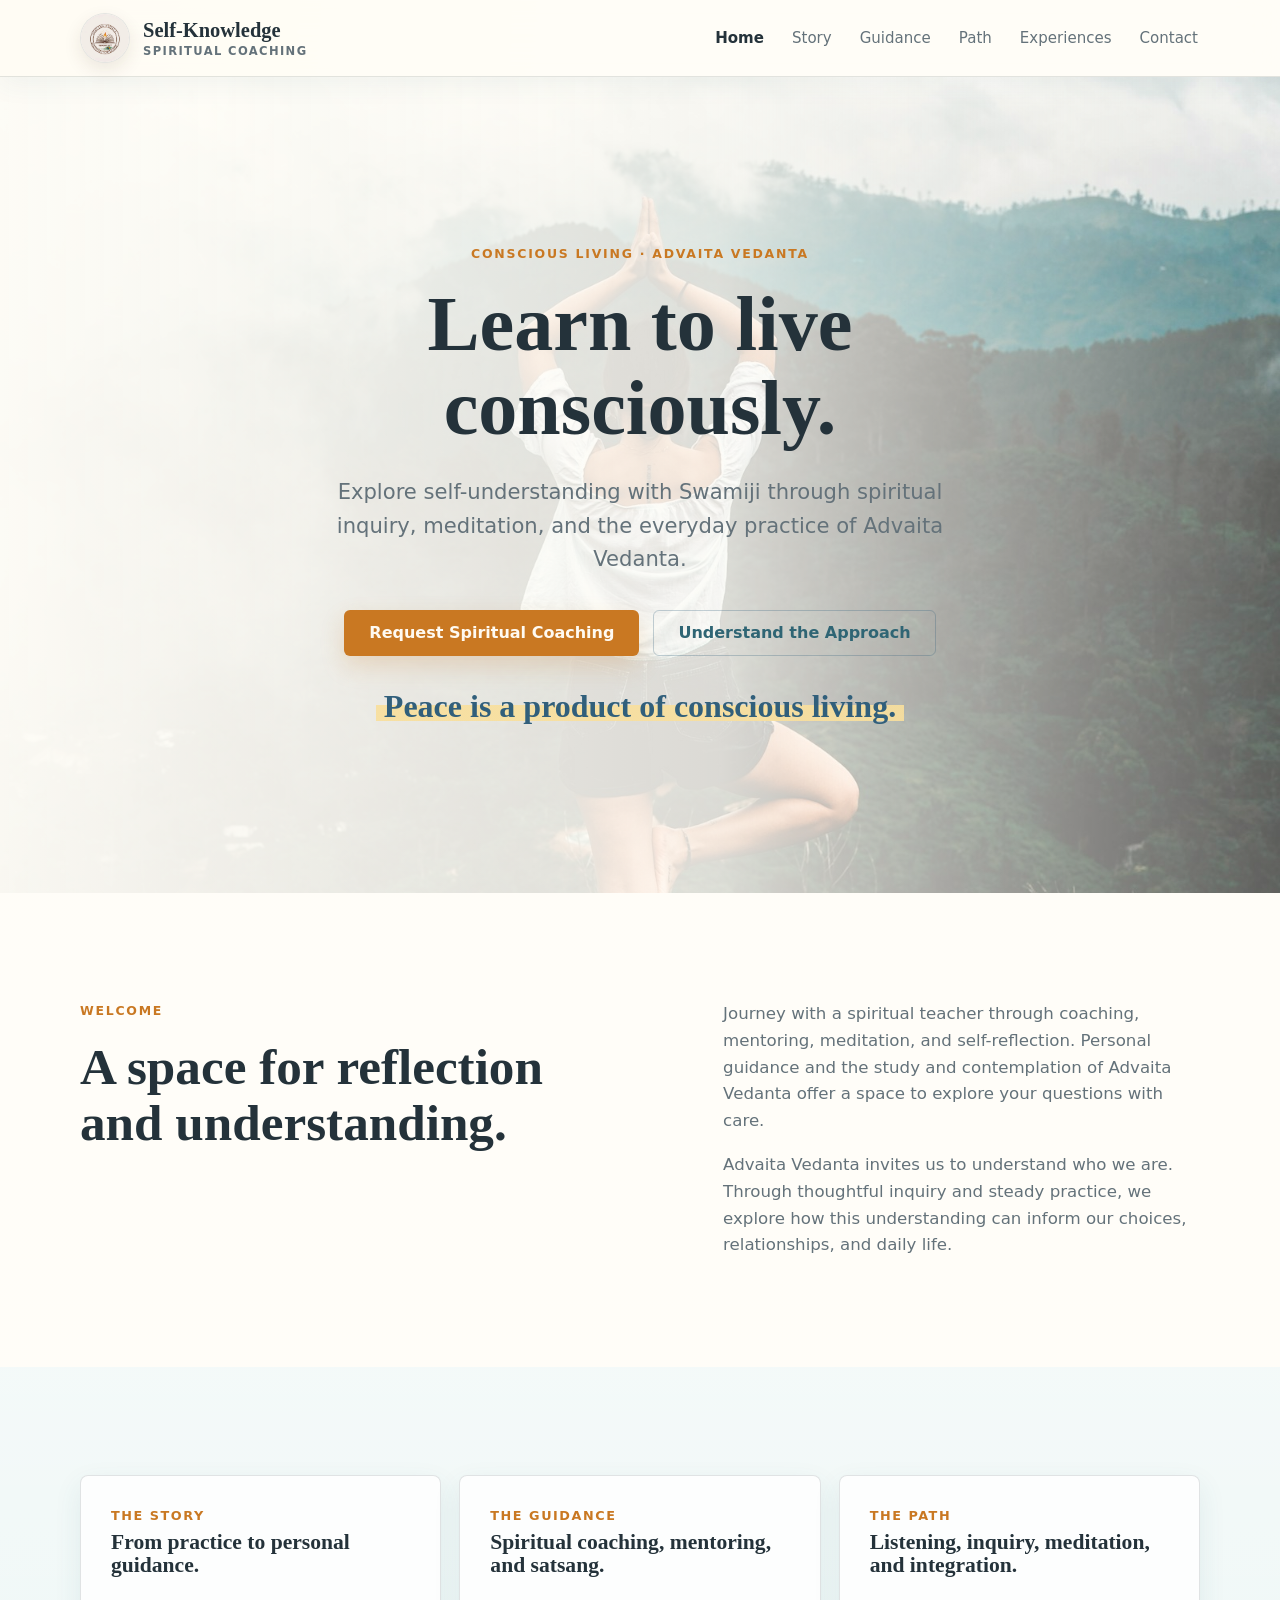
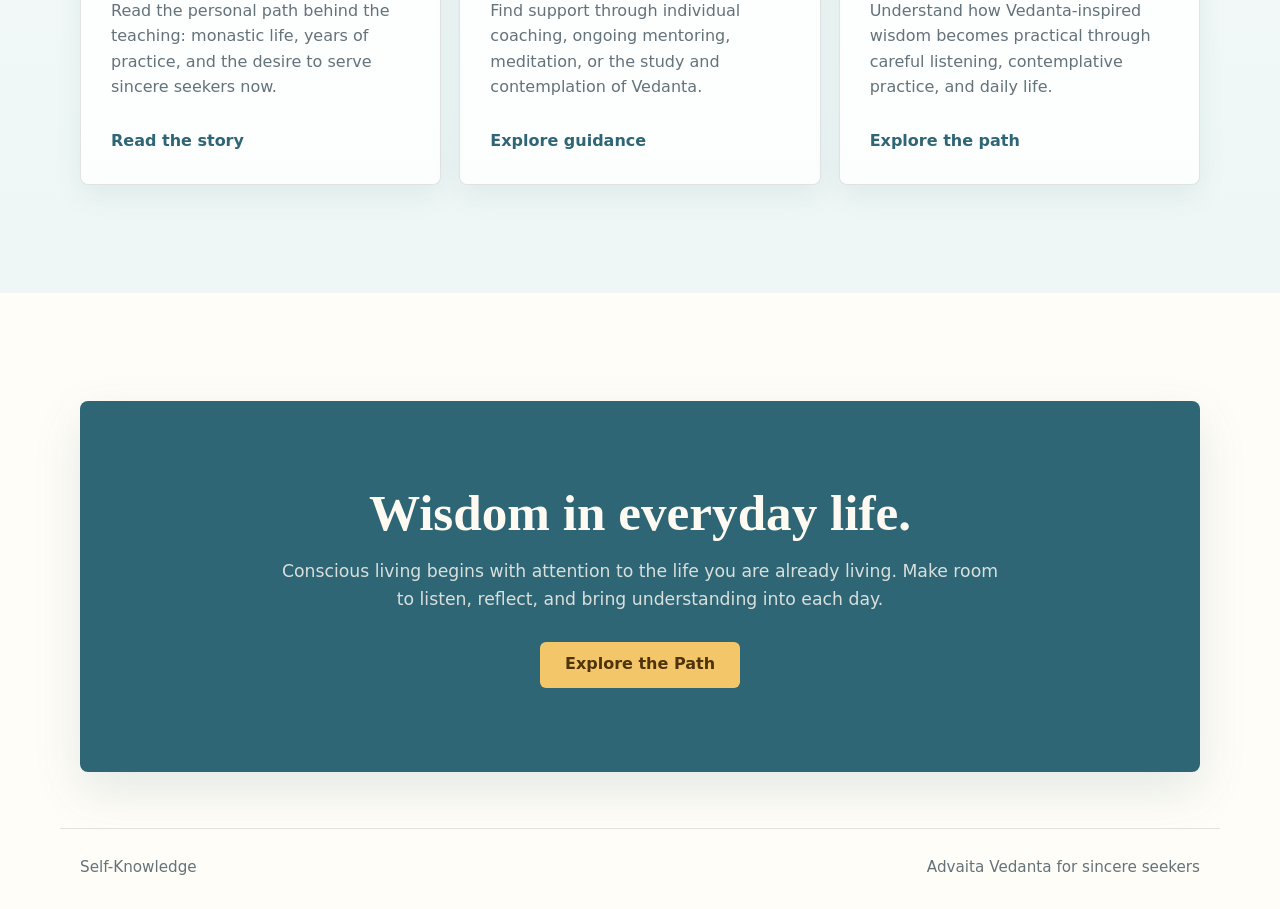
==== commit c6c23506: "Refine conscious living copy, guidance, and peaceful imagery" ====
--- a/index.html
+++ b/index.html
@@ -4,9 +4,9 @@
     <meta charset="utf-8">
     <meta name="viewport" content="width=device-width, initial-scale=1">
     <title>Spiritual Coaching | Self-Knowledge</title>
-    <link rel="stylesheet" href="styles.css?v=20260613">
+    <link rel="stylesheet" href="styles.css?v=20260916b">
   </head>
-  <body class="template-c" style="--hero-image: url('images/site-hero-home-still-water.png');">
+  <body class="template-c" style="--hero-image: url('images/site-hero-yoga.jpg');">
     <div class="site-shell">
       <header class="nav">
         <div class="container nav-inner">
@@ -27,7 +27,8 @@
             <a href="about.html">Story</a>
             <a href="services.html">Guidance</a>
             <a href="approach.html">Path</a>
-            <a class="nav-cta" href="contact.html">Request Coaching</a>
+            <a href="experiences.html">Experiences</a>
+            <a href="contact.html">Contact</a>
           </nav>
         </div>
         <button class="drawer-backdrop" type="button" data-drawer-close tabindex="-1" aria-label="Close navigation menu"></button>
@@ -47,7 +48,8 @@
             <a href="about.html">Story</a>
             <a href="services.html">Guidance</a>
             <a href="approach.html">Path</a>
-            <a href="contact.html">Request Coaching</a>
+            <a href="experiences.html">Experiences</a>
+            <a href="contact.html">Contact</a>
           </nav>
         </aside>
       </header>
@@ -56,14 +58,14 @@
         <section class="hero home-hero">
           <div class="container hero-inner">
             <div class="hero-copy">
-              <p class="eyebrow">Spiritual Life Coach</p>
-              <h1>Spiritual coaching for self-realization and inner clarity.</h1>
-              <p class="lead">Embark on a practical journey of self-realization, inner clarity, and steady spiritual living.</p>
+              <p class="eyebrow">Conscious living &middot; Advaita Vedanta</p>
+              <h1>Learn to live consciously.</h1>
+              <p class="lead">Explore self-understanding with Swamiji through spiritual inquiry, meditation, and the everyday practice of Advaita Vedanta.</p>
               <div class="hero-actions">
                 <a class="button" href="contact.html">Request Spiritual Coaching</a>
                 <a class="button secondary" href="approach.html">Understand the Approach</a>
               </div>
-              <p class="hero-note"><span>Peace is not manufactured but is recognized.</span></p>
+              <p class="hero-note"><span>Peace is a product of conscious living.</span></p>
             </div>
           </div>
         </section>
@@ -72,11 +74,11 @@
           <div class="container intro-grid">
             <div>
               <p class="eyebrow">Welcome</p>
-              <h2>A place to embark<br>on your journey.</h2>
+              <h2>A space for reflection<br>and understanding.</h2>
             </div>
             <div class="intro-copy">
-              <p>This is a place to embark on a journey with a spiritual life coach/master. It offers spiritual coaching, mentoring, meditation, and personal guidance inspired by Advaita Vedanta.</p>
-              <p>The tone is peaceful, direct, and grounded in lived practice. No pressure, no spiritual performance, and no promise of instant transformation.</p>
+              <p>Journey with a spiritual teacher through coaching, mentoring, meditation, and self-reflection. Personal guidance and the study and contemplation of Advaita Vedanta offer a space to explore your questions with care.</p>
+              <p>Advaita Vedanta invites us to understand who we are. Through thoughtful inquiry and steady practice, we explore how this understanding can inform our choices, relationships, and daily life.</p>
             </div>
           </div>
         </section>
@@ -92,8 +94,8 @@
             <article class="page-card">
               <span>The guidance</span>
               <h3>Spiritual coaching, mentoring, and satsang.</h3>
-              <p>Explore the main ways to receive personal guidance through coaching sessions, a steady program, or study and reflection.</p>
-              <a href="services.html">View services</a>
+              <p>Find support through individual coaching, ongoing mentoring, meditation, or the study and contemplation of Vedanta.</p>
+              <a href="services.html">Explore guidance</a>
             </article>
             <article class="page-card">
               <span>The path</span>
@@ -107,9 +109,9 @@
         <section class="section">
           <div class="container">
             <div class="cta-band">
-              <h2>Let the first step be simple.</h2>
-              <p>Bring your questions, your uncertainty, and your sincerity. Request personal guidance and begin with a simple, respectful step.</p>
-              <a class="button" href="contact.html">Request Spiritual Coaching</a>
+              <h2>Wisdom in everyday life.</h2>
+              <p>Conscious living begins with attention to the life you are already living. Make room to listen, reflect, and bring understanding into each day.</p>
+              <a class="button" href="approach.html">Explore the Path</a>
             </div>
           </div>
         </section>
--- a/styles.css
+++ b/styles.css
@@ -711,7 +711,7 @@
 }
 
 .page-hero {
-  --page-hero-image: url("images/site-hero-home-still-water.png");
+  --page-hero-image: url("images/site-hero-yoga.jpg");
   --page-hero-position: center;
   padding: clamp(74px, 11vw, 138px) 0 clamp(54px, 8vw, 92px);
   background:
@@ -721,22 +721,22 @@
 }
 
 .story-hero {
-  --page-hero-image: url("images/site-hero-story-quiet-forest.png");
+  --page-hero-image: url("images/site-hero-yoga.jpg");
   --page-hero-position: center 48%;
 }
 
 .guidance-hero {
-  --page-hero-image: url("images/site-hero-guidance-soft-dawn.png");
+  --page-hero-image: url("images/site-hero-meditation.jpg");
   --page-hero-position: center 52%;
 }
 
 .path-hero {
-  --page-hero-image: url("images/site-hero-path-still-water.png");
+  --page-hero-image: url("images/site-hero-yoga.jpg");
   --page-hero-position: center 44%;
 }
 
 .contact-hero {
-  --page-hero-image: url("images/site-hero-contact-stones.png");
+  --page-hero-image: url("images/site-hero-meditation.jpg");
   --page-hero-position: center 48%;
 }
 
@@ -1389,3 +1389,20 @@
     grid-template-columns: 1fr;
   }
 }
+
+/* Quiet, editorial presentation for shared experiences. */
+.experiences-hero {
+  --page-hero-image: url("images/site-hero-yoga.jpg");
+  --page-hero-position: center 48%;
+}
+
+.reflections { max-width: 890px; }
+.reflections > p, .experience-entry p, .experience-reflection, .form-note {
+  color: var(--muted);
+}
+.experience-list { margin: 36px 0 0; padding: 0; list-style: none; }
+.experience-entry { padding: 32px 0; border-top: 1px solid var(--line); }
+.experience-entry summary { cursor: pointer; color: var(--deep-blue); }
+.experience-reflection { margin-top: 18px; }
+.form-note { margin: 0; font-size: 0.9rem; font-weight: 400; }
+.form-note a { color: var(--deep-blue); text-decoration: underline; overflow-wrap: anywhere; }
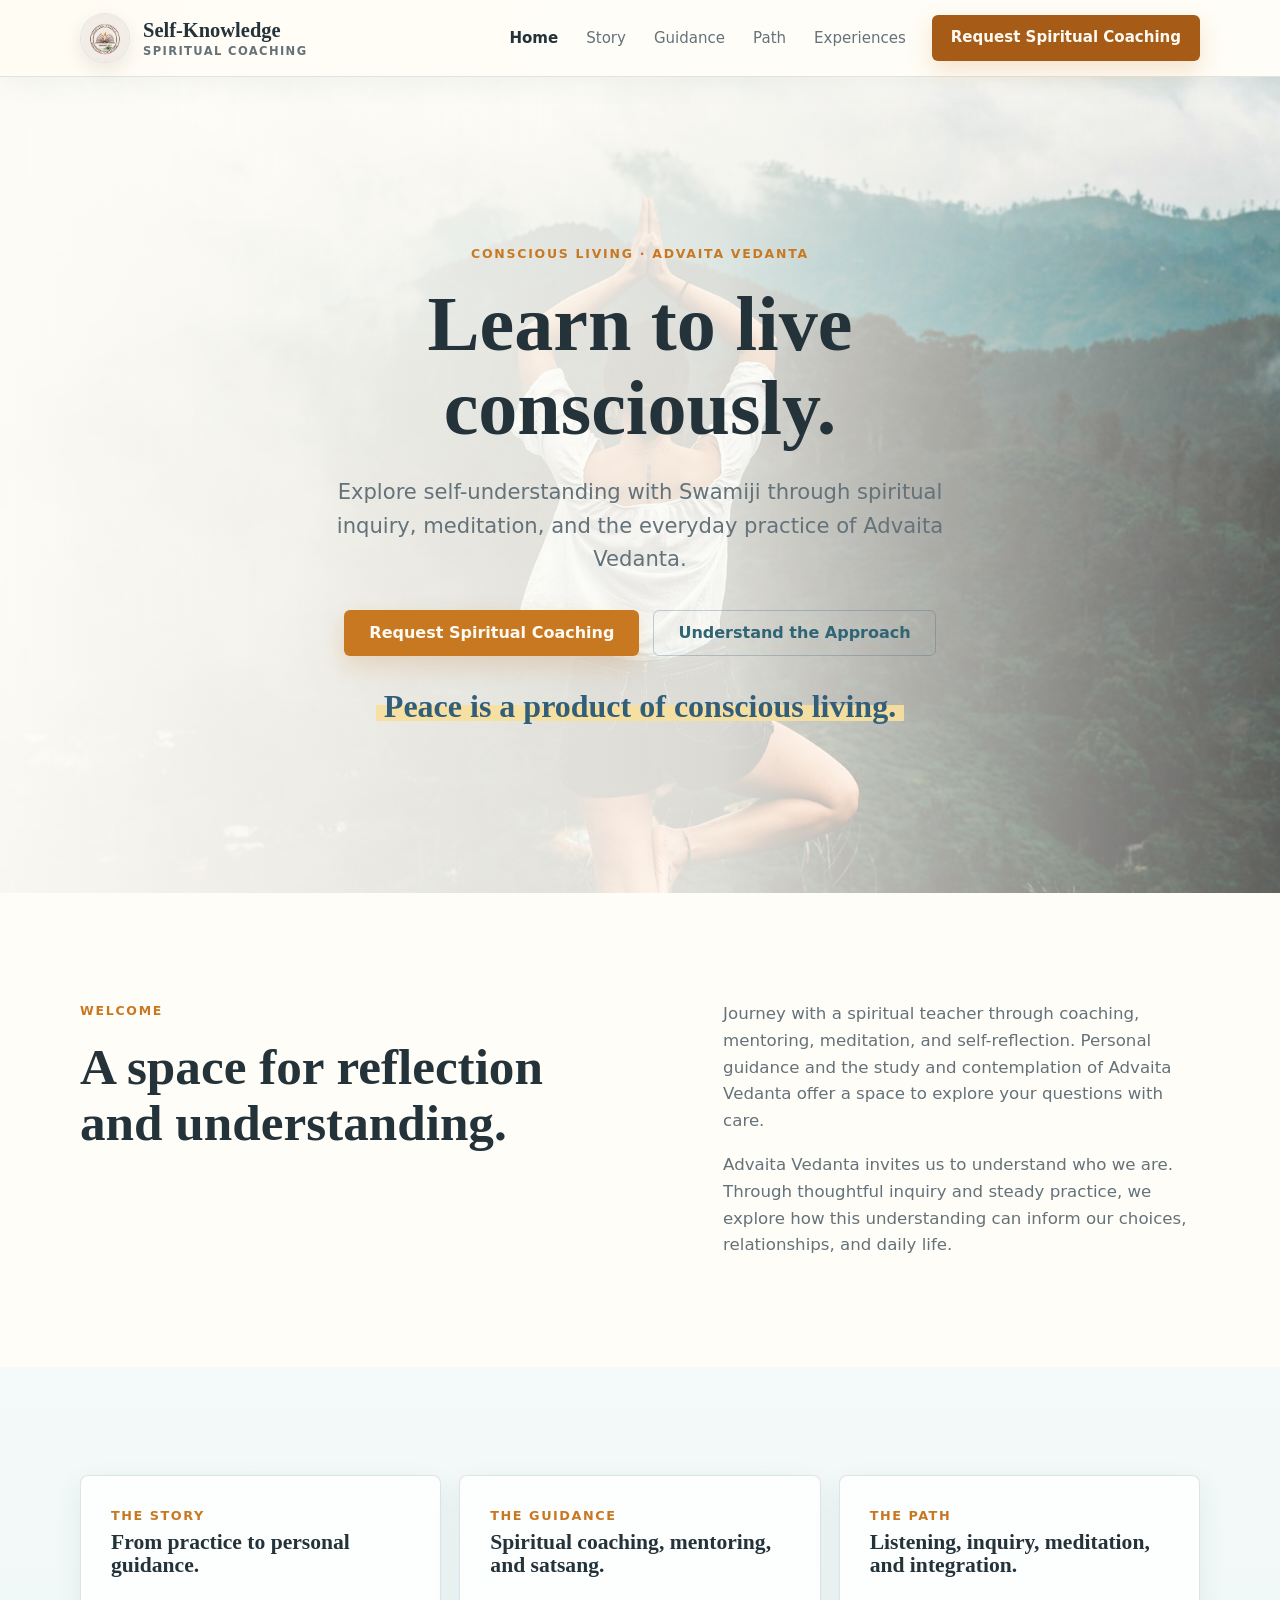
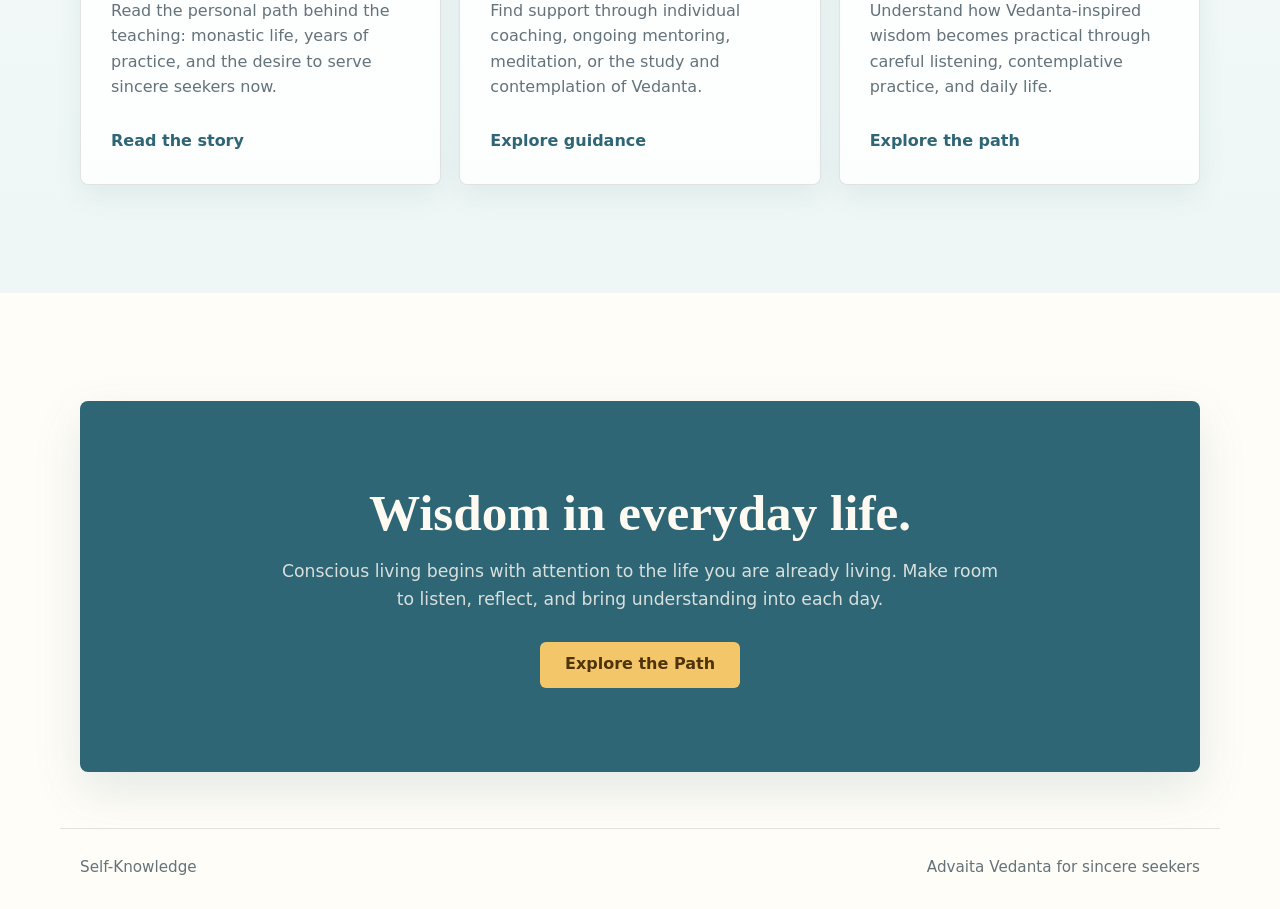
==== commit 3cadfd85: "Give each page a unique background and restore navigation coaching CTA" ====
--- a/index.html
+++ b/index.html
@@ -4,7 +4,7 @@
     <meta charset="utf-8">
     <meta name="viewport" content="width=device-width, initial-scale=1">
     <title>Spiritual Coaching | Self-Knowledge</title>
-    <link rel="stylesheet" href="styles.css?v=20260916b">
+    <link rel="stylesheet" href="styles.css?v=20260916c">
   </head>
   <body class="template-c" style="--hero-image: url('images/site-hero-yoga.jpg');">
     <div class="site-shell">
@@ -28,7 +28,7 @@
             <a href="services.html">Guidance</a>
             <a href="approach.html">Path</a>
             <a href="experiences.html">Experiences</a>
-            <a href="contact.html">Contact</a>
+            <a class="nav-cta" href="contact.html">Request Spiritual Coaching</a>
           </nav>
         </div>
         <button class="drawer-backdrop" type="button" data-drawer-close tabindex="-1" aria-label="Close navigation menu"></button>
@@ -49,7 +49,7 @@
             <a href="services.html">Guidance</a>
             <a href="approach.html">Path</a>
             <a href="experiences.html">Experiences</a>
-            <a href="contact.html">Contact</a>
+            <a class="nav-cta" href="contact.html">Request Spiritual Coaching</a>
           </nav>
         </aside>
       </header>
@@ -124,6 +124,6 @@
         </div>
       </footer>
     </div>
-    <script src="script.js?v=20260611"></script>
+    <script src="script.js?v=20260916"></script>
   </body>
 </html>
--- a/styles.css
+++ b/styles.css
@@ -721,8 +721,8 @@
 }
 
 .story-hero {
-  --page-hero-image: url("images/site-hero-yoga.jpg");
-  --page-hero-position: center 48%;
+  --page-hero-image: url("images/site-hero-forest-path.jpg");
+  --page-hero-position: center 70%;
 }
 
 .guidance-hero {
@@ -731,13 +731,13 @@
 }
 
 .path-hero {
-  --page-hero-image: url("images/site-hero-yoga.jpg");
-  --page-hero-position: center 44%;
+  --page-hero-image: url("images/site-hero-garden-meditation.jpg");
+  --page-hero-position: center 48%;
 }
 
 .contact-hero {
-  --page-hero-image: url("images/site-hero-meditation.jpg");
-  --page-hero-position: center 48%;
+  --page-hero-image: url("images/site-hero-park-practice.jpg");
+  --page-hero-position: center 42%;
 }
 
 .story-hero {
@@ -1170,7 +1170,7 @@
   }
 }
 
-@media (max-width: 820px) {
+@media (max-width: 1080px) {
   .nav-inner {
     min-height: 70px;
     align-items: center;
@@ -1392,8 +1392,8 @@
 
 /* Quiet, editorial presentation for shared experiences. */
 .experiences-hero {
-  --page-hero-image: url("images/site-hero-yoga.jpg");
-  --page-hero-position: center 48%;
+  --page-hero-image: url("images/site-hero-lake-reflections.jpg");
+  --page-hero-position: center 62%;
 }
 
 .reflections { max-width: 890px; }
@@ -1406,3 +1406,13 @@
 .experience-reflection { margin-top: 18px; }
 .form-note { margin: 0; font-size: 0.9rem; font-weight: 400; }
 .form-note a { color: var(--deep-blue); text-decoration: underline; overflow-wrap: anywhere; }
+
+.nav-links .nav-cta {
+  flex-shrink: 0;
+  padding: 12px 18px;
+  color: #fffaf1;
+  background: #a65b16;
+  white-space: nowrap;
+}
+.nav-links .nav-cta:hover { background: #884a12; color: #fffaf1; }
+.drawer-links .nav-cta { color: #fffaf1; background: #a65b16; text-align: center; }
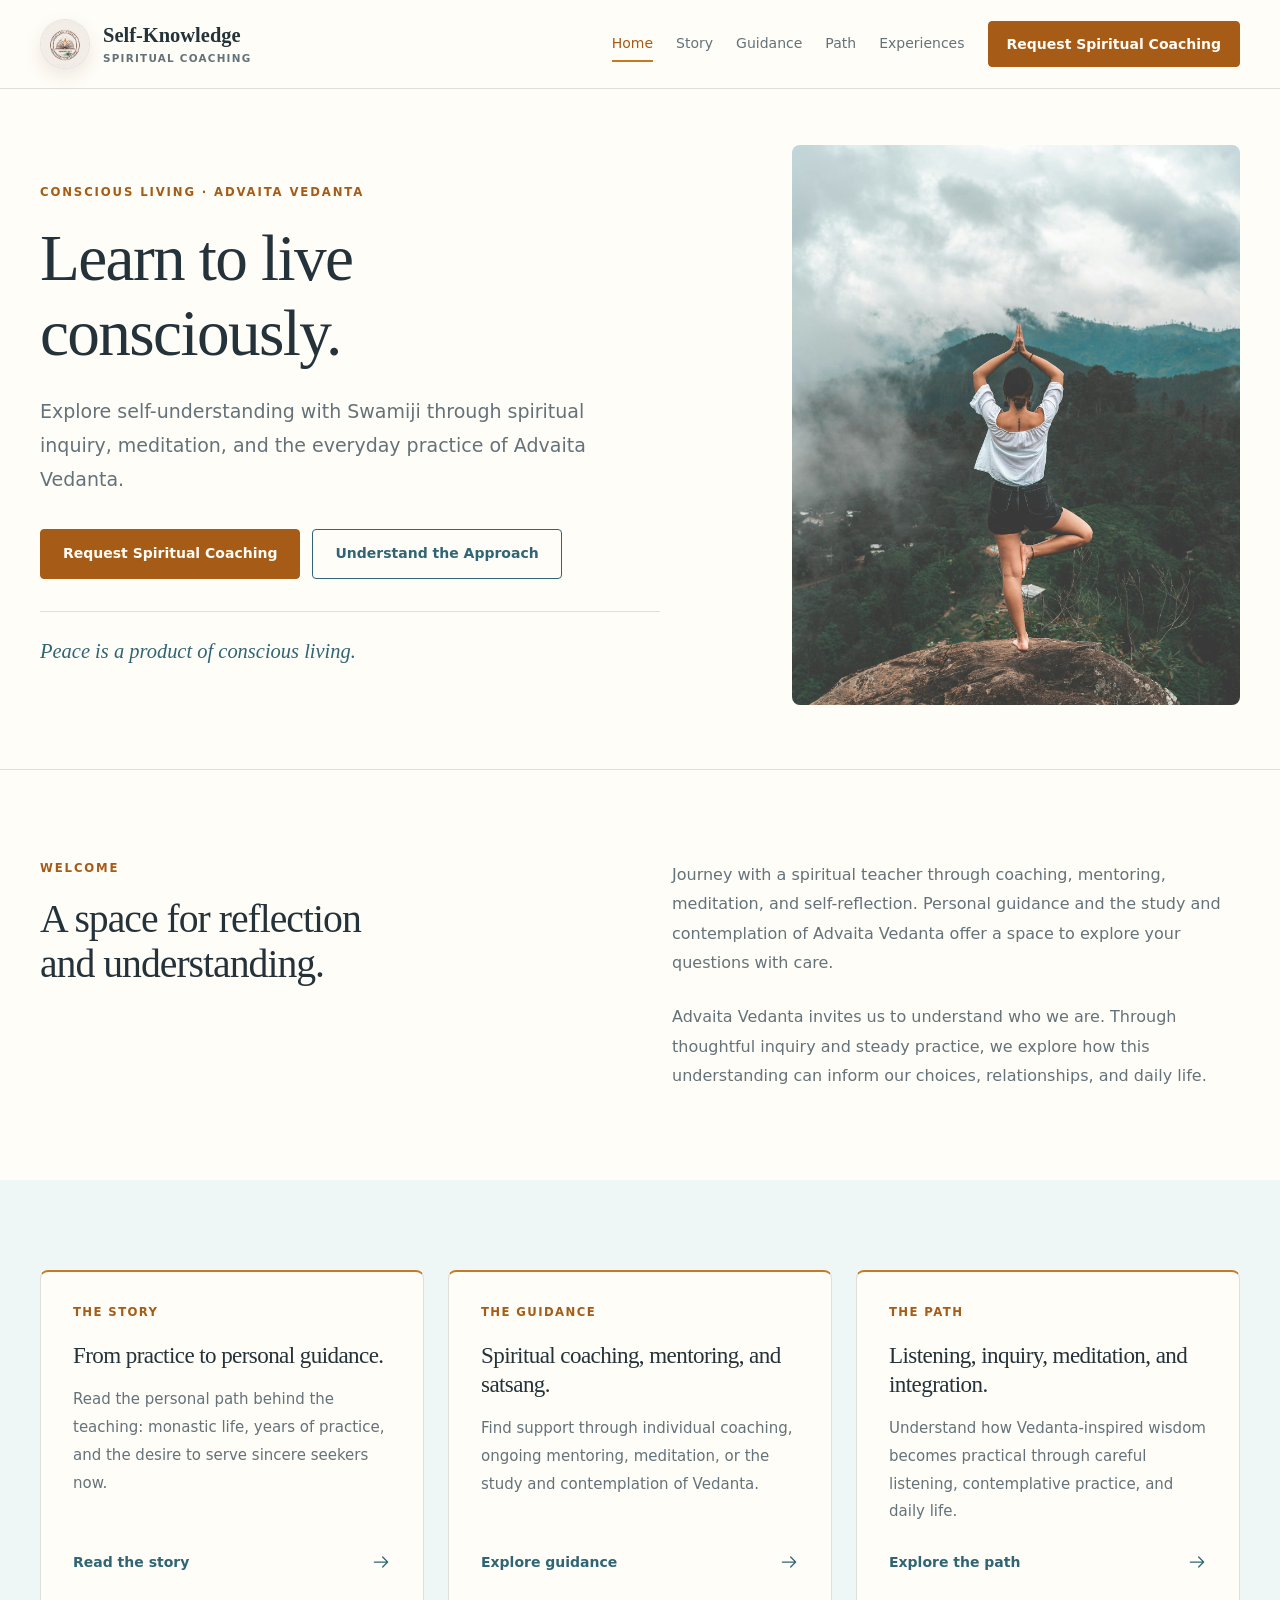
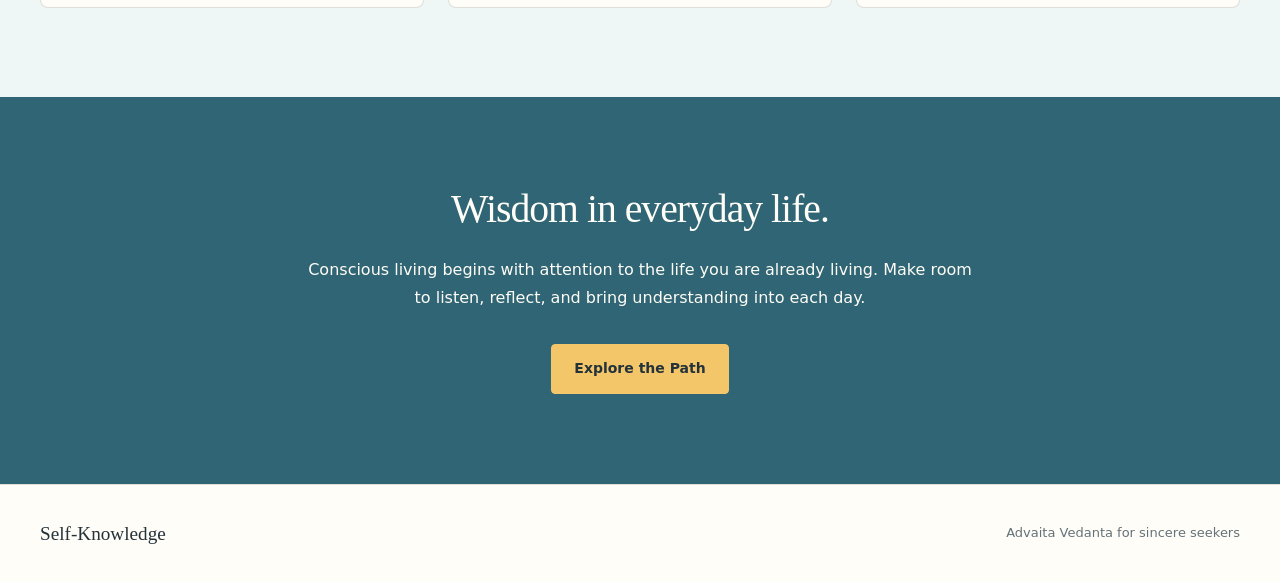
==== commit f69483dc: "Redesign website with a cohesive responsive visual system" ====
--- a/index.html
+++ b/index.html
@@ -4,9 +4,10 @@
     <meta charset="utf-8">
     <meta name="viewport" content="width=device-width, initial-scale=1">
     <title>Spiritual Coaching | Self-Knowledge</title>
-    <link rel="stylesheet" href="styles.css?v=20260916c">
+    <link rel="stylesheet" href="styles.css?v=20261010-redesign">
   </head>
-  <body class="template-c" style="--hero-image: url('images/site-hero-yoga.jpg');">
+  <body class="site-page">
+    <a class="skip-link" href="#main-content">Skip to content</a>
     <div class="site-shell">
       <header class="nav">
         <div class="container nav-inner">
@@ -32,7 +33,7 @@
           </nav>
         </div>
         <button class="drawer-backdrop" type="button" data-drawer-close tabindex="-1" aria-label="Close navigation menu"></button>
-        <aside class="mobile-drawer" id="mobile-navigation" aria-label="Mobile navigation" aria-hidden="true">
+        <aside class="mobile-drawer" id="mobile-navigation" role="dialog" aria-modal="true" aria-label="Mobile navigation" aria-hidden="true" inert>
           <div class="drawer-header">
             <a class="brand" href="index.html" aria-label="Self-Knowledge home">
               <img class="brand-emblem" src="images/site-sharada-vidya-emblem.jpg" alt="Sharada Vidya Education Foundation emblem">
@@ -54,9 +55,9 @@
         </aside>
       </header>
 
-      <main>
+      <main id="main-content" tabindex="-1">
         <section class="hero home-hero">
-          <div class="container hero-inner">
+          <div class="container hero-frame">
             <div class="hero-copy">
               <p class="eyebrow">Conscious living &middot; Advaita Vedanta</p>
               <h1>Learn to live consciously.</h1>
@@ -67,6 +68,9 @@
               </div>
               <p class="hero-note"><span>Peace is a product of conscious living.</span></p>
             </div>
+            <figure class="hero-media">
+              <img src="images/site-hero-yoga.jpg" alt="Yoga practice overlooking misty mountains" width="1600" height="2000" fetchpriority="high" decoding="async">
+            </figure>
           </div>
         </section>
 
@@ -89,19 +93,19 @@
               <span>The story</span>
               <h3>From practice to personal guidance.</h3>
               <p>Read the personal path behind the teaching: monastic life, years of practice, and the desire to serve sincere seekers now.</p>
-              <a href="about.html">Read the story</a>
+              <a href="about.html">Read the story<svg viewBox="0 0 24 24" fill="none" stroke="currentColor" stroke-width="1.5" stroke-linecap="round" stroke-linejoin="round" aria-hidden="true" focusable="false"><path d="M4 12h16m-6-6 6 6-6 6"/></svg></a>
             </article>
             <article class="page-card">
               <span>The guidance</span>
               <h3>Spiritual coaching, mentoring, and satsang.</h3>
               <p>Find support through individual coaching, ongoing mentoring, meditation, or the study and contemplation of Vedanta.</p>
-              <a href="services.html">Explore guidance</a>
+              <a href="services.html">Explore guidance<svg viewBox="0 0 24 24" fill="none" stroke="currentColor" stroke-width="1.5" stroke-linecap="round" stroke-linejoin="round" aria-hidden="true" focusable="false"><path d="M4 12h16m-6-6 6 6-6 6"/></svg></a>
             </article>
             <article class="page-card">
               <span>The path</span>
               <h3>Listening, inquiry, meditation, and integration.</h3>
               <p>Understand how Vedanta-inspired wisdom becomes practical through careful listening, contemplative practice, and daily life.</p>
-              <a href="approach.html">Explore the path</a>
+              <a href="approach.html">Explore the path<svg viewBox="0 0 24 24" fill="none" stroke="currentColor" stroke-width="1.5" stroke-linecap="round" stroke-linejoin="round" aria-hidden="true" focusable="false"><path d="M4 12h16m-6-6 6 6-6 6"/></svg></a>
             </article>
           </div>
         </section>
@@ -124,6 +128,6 @@
         </div>
       </footer>
     </div>
-    <script src="script.js?v=20260916"></script>
+    <script src="script.js?v=20261010-redesign"></script>
   </body>
 </html>
--- a/styles.css
+++ b/styles.css
@@ -1,1418 +1,264 @@
+/* Shared design system: original palette, original imagery, consistent components. */
 :root {
-  --ink: #24323a;
-  --muted: #64727a;
-  --paper: #fffaf1;
-  --line: rgba(36, 50, 58, 0.13);
-  --saffron: #d9822b;
-  --marigold: #f3c769;
-  --sky: #8fbdc8;
-  --deep-blue: #2f6574;
-  --white: #ffffff;
-  --shadow: 0 18px 48px rgba(47, 101, 116, 0.13);
-  --soft-shadow: 0 10px 28px rgba(47, 101, 116, 0.09);
-  font-family: Inter, ui-sans-serif, system-ui, -apple-system, BlinkMacSystemFont, "Segoe UI", sans-serif;
-}
-
-* {
-  box-sizing: border-box;
-}
-
-html {
-  scroll-behavior: smooth;
-}
-
-body {
-  margin: 0;
-  color: var(--ink);
-  background:
-    radial-gradient(circle at top left, rgba(243, 199, 105, 0.18), transparent 34rem),
-    linear-gradient(180deg, var(--paper), #fffdf8 42%, var(--paper));
-  line-height: 1.6;
-}
-
-body.template-a {
-  --paper: #fff7ea;
-  --accent: #e98624;
-  --accent-soft: #ffe1ad;
-  --secondary: #407992;
-  --wash: #fff0d5;
-}
-
-body.template-b {
-  --paper: #f4fbff;
-  --accent: #d88a2d;
-  --accent-soft: #ffeec8;
-  --secondary: #4f95b1;
-  --wash: #dff4fb;
-}
-
-body.template-c {
-  --paper: #fffdf7;
-  --accent: #c97822;
-  --accent-soft: #f8df9d;
-  --secondary: #6fa8ba;
-  --wash: #eef7f6;
-}
-
-a {
-  color: inherit;
-  text-decoration: none;
-}
-
-img {
-  display: block;
-  max-width: 100%;
-}
-
-.site-shell {
-  min-height: 100vh;
-  overflow-x: hidden;
-}
-
-.container {
-  width: min(100%, 1160px);
-  margin: 0 auto;
-  padding: 0 20px;
-}
-
-.nav {
-  position: sticky;
-  top: 0;
-  z-index: 20;
-  background: rgba(255, 250, 241, 0.9);
-  border-bottom: 1px solid var(--line);
-  backdrop-filter: blur(18px);
-  box-shadow: 0 8px 26px rgba(47, 101, 116, 0.06);
-}
-
-.template-b .nav {
-  background: rgba(244, 251, 255, 0.9);
-}
-
-.template-c .nav {
-  background: rgba(255, 253, 247, 0.9);
-}
-
-.nav-inner {
-  display: flex;
-  align-items: center;
-  justify-content: space-between;
-  min-height: 76px;
-  gap: 24px;
-}
-
-.brand {
-  display: flex;
-  align-items: center;
-  min-width: 0;
-  gap: 13px;
-  font-family: Georgia, "Times New Roman", serif;
-  font-weight: 700;
-  letter-spacing: 0;
-}
-
-.brand-emblem {
-  width: 50px;
-  height: 50px;
-  flex: 0 0 auto;
-  border: 1px solid rgba(36, 50, 58, 0.12);
-  border-radius: 50%;
-  background: #fffdf8;
-  box-shadow: 0 7px 18px rgba(78, 48, 24, 0.1);
-  object-fit: cover;
-  object-position: center 43%;
-}
-
-.brand-text {
-  display: grid;
-  min-width: 0;
-  line-height: 1.08;
-}
-
-.brand-name {
-  color: var(--ink);
-  font-size: clamp(1.03rem, 2vw, 1.28rem);
-}
-
-.brand-subtitle {
-  margin-top: 4px;
-  color: var(--muted);
-  font-family: Inter, ui-sans-serif, system-ui, sans-serif;
-  font-size: 0.72rem;
-  font-weight: 800;
-  letter-spacing: 0.12em;
-  text-transform: uppercase;
-}
-
-.nav-links {
-  display: flex;
-  align-items: center;
-  gap: clamp(10px, 2vw, 24px);
-  font-size: 0.94rem;
-  color: var(--muted);
-}
-
-.nav-links a {
-  border-radius: 6px;
-  padding: 8px 2px;
-}
-
-.nav-links a:hover {
-  color: var(--ink);
-}
-
-.nav-links a[aria-current="page"] {
-  color: var(--ink);
-  font-weight: 800;
-}
-
-.nav-cta,
-.button {
-  display: inline-flex;
-  align-items: center;
-  justify-content: center;
-  min-height: 46px;
-  min-width: 188px;
-  padding: 0 24px;
-  border: 1px solid transparent;
-  border-radius: 6px;
-  background: var(--accent);
-  color: #fffaf1;
-  font-weight: 700;
-  line-height: 1.15;
-  box-shadow: 0 10px 24px rgba(201, 120, 34, 0.2);
-  transition: background-color 160ms ease, border-color 160ms ease, color 160ms ease, transform 160ms ease, box-shadow 160ms ease;
-}
-
-.nav-cta:hover,
-.button:hover {
-  transform: translateY(-1px);
-  box-shadow: 0 12px 28px rgba(201, 120, 34, 0.24);
-}
-
-.button.secondary {
-  background: transparent;
-  color: var(--deep-blue);
-  border-color: rgba(49, 95, 123, 0.28);
-  box-shadow: none;
-}
-
-.button.secondary:hover {
-  background: rgba(47, 101, 116, 0.07);
-  box-shadow: none;
-}
-
-a:focus-visible,
-button:focus-visible,
-input:focus-visible,
-textarea:focus-visible {
-  outline: 3px solid rgba(111, 168, 186, 0.45);
-  outline-offset: 3px;
-}
-
-.menu-toggle {
-  display: none;
-  width: 46px;
-  height: 46px;
-  flex: 0 0 auto;
-  align-items: center;
-  justify-content: center;
-  flex-direction: column;
-  gap: 5px;
-  border: 1px solid rgba(36, 50, 58, 0.16);
-  border-radius: 6px;
-  background: rgba(255, 255, 255, 0.76);
-  color: var(--ink);
-  cursor: pointer;
-}
-
-.menu-toggle span {
-  width: 20px;
-  height: 2px;
-  border-radius: 2px;
-  background: currentColor;
-}
-
-.drawer-backdrop {
-  position: fixed;
-  inset: 0;
-  z-index: 30;
-  border: 0;
-  background: rgba(36, 50, 58, 0.3);
-  opacity: 0;
-  pointer-events: none;
-  transition: opacity 180ms ease;
-}
-
-.mobile-drawer {
-  position: fixed;
-  top: 0;
-  right: 0;
-  z-index: 31;
-  display: flex;
-  width: min(360px, 88vw);
-  height: 100vh;
-  height: 100dvh;
-  flex-direction: column;
-  gap: 30px;
-  padding: 22px;
-  border-left: 1px solid var(--line);
-  background: rgba(255, 253, 247, 0.98);
-  box-shadow: -18px 0 44px rgba(36, 50, 58, 0.16);
-  transform: translateX(105%);
-  visibility: hidden;
-  transition: transform 220ms ease, visibility 220ms ease;
-}
-
-body.nav-open {
-  overflow: hidden;
-}
-
-body.nav-open .drawer-backdrop {
-  opacity: 1;
-  pointer-events: auto;
-}
-
-body.nav-open .mobile-drawer {
-  transform: translateX(0);
-  visibility: visible;
-}
-
-.drawer-header {
-  display: flex;
-  align-items: flex-start;
-  justify-content: space-between;
-  gap: 16px;
-}
-
-.drawer-header .brand {
-  align-items: flex-start;
-}
-
-.drawer-header .brand-emblem {
-  width: 46px;
-  height: 46px;
-}
-
-.drawer-close {
-  min-height: 38px;
-  padding: 0 12px;
-  border: 1px solid rgba(36, 50, 58, 0.14);
-  border-radius: 6px;
-  background: #fff;
-  color: var(--muted);
-  font: inherit;
-  font-size: 0.9rem;
-  font-weight: 800;
-  cursor: pointer;
-}
-
-.drawer-links {
-  display: grid;
-  gap: 8px;
-}
-
-.drawer-links a {
-  display: flex;
-  align-items: center;
-  min-height: 50px;
-  padding: 0 14px;
-  border: 1px solid transparent;
-  border-radius: 6px;
-  color: var(--ink);
-  font-weight: 800;
-}
-
-.drawer-links a:hover,
-.drawer-links a[aria-current="page"] {
-  border-color: rgba(47, 101, 116, 0.16);
-  background: var(--wash);
-  color: var(--deep-blue);
-}
-
-.hero {
-  position: relative;
-}
-
-.hero-inner {
-  display: grid;
-  grid-template-columns: minmax(0, 1.02fr) minmax(340px, 0.78fr);
-  min-height: min(760px, calc(100vh - 76px));
-  max-height: none;
-  align-items: center;
-  gap: clamp(34px, 6vw, 84px);
-  padding: clamp(68px, 9vw, 118px) 0;
-}
-
-.hero-copy {
-  max-width: 760px;
-}
-
-.eyebrow {
-  margin: 0 0 18px;
-  color: var(--accent);
-  font-size: 0.78rem;
-  font-weight: 800;
-  letter-spacing: 0.14em;
-  text-transform: uppercase;
-}
-
-h1,
-h2,
-h3 {
-  margin: 0;
-  font-family: Georgia, "Times New Roman", serif;
-  font-weight: 700;
-  letter-spacing: 0;
-  line-height: 1.08;
-  overflow-wrap: break-word;
-  word-break: normal;
-}
-
-h1 {
-  max-width: 780px;
-  font-size: clamp(2.65rem, 6.1vw, 5.25rem);
-}
-
-h2 {
-  font-size: clamp(2rem, 4vw, 3.4rem);
-}
-
-h3 {
-  font-size: 1.35rem;
-}
-
-.lead {
-  max-width: 660px;
-  margin: 24px 0 0;
-  color: var(--muted);
-  font-size: clamp(1.07rem, 2vw, 1.32rem);
-}
-
-.hero-actions {
-  display: flex;
-  flex-wrap: wrap;
-  gap: 14px;
-  margin-top: 34px;
-}
-
-.hero-note {
-  display: block;
-  max-width: 620px;
-  margin: 30px 0 0;
-  color: #5b4329;
-  font-family: Georgia, "Times New Roman", serif;
-  font-size: clamp(1.35rem, 3vw, 2rem);
-  font-weight: 700;
-  line-height: 1.25;
-}
-
-.hero-note span {
-  padding: 3px 8px 5px;
-  background: linear-gradient(180deg, transparent 46%, rgba(248, 223, 157, 0.92) 46%, rgba(248, 223, 157, 0.92) 82%, transparent 82%);
-  box-decoration-break: clone;
-  -webkit-box-decoration-break: clone;
-}
-
-.hero-visual {
-  position: relative;
-  align-self: stretch;
-  min-height: 460px;
-  border-radius: 8px;
-  overflow: hidden;
-  box-shadow: var(--shadow);
-}
-
-.hero-visual img {
-  width: 100%;
-  height: 100%;
-  object-fit: cover;
-}
-
-.hero-visual::after {
-  position: absolute;
-  inset: 0;
-  content: "";
-  background: linear-gradient(180deg, rgba(255, 248, 230, 0.08), rgba(232, 134, 36, 0.18));
-}
-
-.section {
-  padding: clamp(66px, 8.5vw, 108px) 0;
-}
-
-main > .section:last-child {
-  padding-bottom: clamp(32px, 5vw, 56px);
-}
-
-.section.band {
-  background:
-    linear-gradient(180deg, rgba(255, 255, 255, 0.34), rgba(255, 255, 255, 0)),
-    var(--wash);
-}
-
-.section-heading {
-  display: grid;
-  grid-template-columns: minmax(0, 0.9fr) minmax(280px, 0.65fr);
-  align-items: end;
-  gap: clamp(24px, 5vw, 64px);
-  margin-bottom: 42px;
-}
-
-.section-heading p {
-  margin: 0;
-  color: var(--muted);
-  font-size: 1.08rem;
-}
-
-.story {
-  display: grid;
-  grid-template-columns: minmax(280px, 0.62fr) minmax(0, 1fr);
-  gap: clamp(28px, 5vw, 72px);
-  align-items: center;
-}
-
-.story-photo {
-  overflow: hidden;
-  border-radius: 8px;
-  box-shadow: var(--shadow);
-}
-
-.story-photo img {
-  width: 100%;
-  aspect-ratio: 4 / 5;
-  object-fit: cover;
-}
-
-.story-copy {
-  display: grid;
-  gap: 20px;
-}
-
-.story-copy p {
-  margin: 0;
-  color: var(--muted);
-  font-size: 1.04rem;
-}
-
-.quote {
-  margin: 0;
-  padding: 26px;
-  border-left: 5px solid var(--accent);
-  background: rgba(255, 255, 255, 0.68);
-  color: var(--deep-blue);
-  font-family: Georgia, "Times New Roman", serif;
-  font-size: clamp(1.3rem, 3vw, 2rem);
-  line-height: 1.25;
-  box-shadow: var(--soft-shadow);
-}
-
-.service-grid {
-  display: grid;
-  grid-template-columns: repeat(3, minmax(0, 1fr));
-  gap: 18px;
-}
-
-.service-card {
-  display: flex;
-  min-height: 280px;
-  flex-direction: column;
-  justify-content: space-between;
-  padding: 28px;
-  border: 1px solid var(--line);
-  border-radius: 8px;
-  background: rgba(255, 255, 255, 0.78);
-  box-shadow: var(--soft-shadow);
-}
-
-.service-card span {
-  color: var(--accent);
-  font-weight: 800;
-}
-
-.service-card p {
-  margin: 16px 0 0;
-  color: var(--muted);
-}
-
-.service-card a {
-  width: fit-content;
-  margin-top: 24px;
-  color: var(--deep-blue);
-  font-weight: 800;
-}
-
-.practice {
-  display: grid;
-  grid-template-columns: minmax(0, 0.9fr) minmax(320px, 0.8fr);
-  gap: clamp(28px, 5vw, 72px);
-  align-items: center;
-}
-
-.practice-list {
-  display: grid;
-  gap: 14px;
-  margin: 28px 0 0;
-  padding: 0;
-  list-style: none;
-}
-
-.practice-list li {
-  display: grid;
-  grid-template-columns: 38px minmax(0, 1fr);
-  align-items: start;
-  gap: 14px;
-  color: var(--muted);
-}
-
-.practice-list strong {
-  color: var(--ink);
-}
-
-.number {
-  display: grid;
-  place-items: center;
-  width: 38px;
-  height: 38px;
-  border-radius: 50%;
-  background: var(--accent-soft);
-  color: #84450f;
-  font-weight: 800;
-}
-
-.practice-panel {
-  padding: 34px;
-  border: 1px solid var(--line);
-  border-radius: 8px;
-  background: rgba(255, 255, 255, 0.78);
-  box-shadow: var(--soft-shadow);
-}
-
-.practice-panel img {
-  width: 100%;
-  aspect-ratio: 16 / 11;
-  margin-bottom: 24px;
-  border-radius: 6px;
-  object-fit: cover;
-}
-
-.practice-panel p {
-  margin: 14px 0 0;
-  color: var(--muted);
-}
-
-.cta-band {
-  padding: clamp(54px, 8vw, 84px);
-  border-radius: 8px;
-  background:
-    linear-gradient(135deg, rgba(255, 255, 255, 0.08), transparent 45%),
-    #245b76;
-  color: #fffaf1;
-  text-align: center;
-  box-shadow: var(--shadow);
-}
-
-.template-a .cta-band {
-  background: #7d4a16;
-}
-
-.template-c .cta-band {
-  background: #2e6676;
-}
-
-.cta-band p {
-  max-width: 720px;
-  margin: 18px auto 0;
-  color: rgba(255, 250, 241, 0.82);
-  font-size: 1.08rem;
-}
-
-.cta-band .button {
-  margin-top: 28px;
-  background: var(--marigold);
-  color: #4f330d;
-  box-shadow: none;
-}
-
-.footer {
-  padding: 0 0 30px;
-  color: var(--muted);
-  font-size: 0.95rem;
-}
-
-.footer-inner {
-  display: flex;
-  justify-content: space-between;
-  gap: 20px;
-  border-top: 1px solid var(--line);
-  padding-top: 26px;
-}
-
-.template-b .hero-inner {
-  grid-template-columns: minmax(340px, 0.82fr) minmax(0, 1fr);
-}
-
-.template-b .hero-visual {
-  order: -1;
-  border-radius: 999px 999px 8px 8px;
-}
-
-.template-b h1 {
-  color: #214f69;
-}
-
-.template-b .service-card {
-  background: #ffffff;
-  box-shadow: 0 14px 34px rgba(79, 149, 177, 0.1);
-}
-
-.template-c .hero {
-  background:
-    linear-gradient(90deg, rgba(255, 253, 247, 0.97) 0%, rgba(255, 253, 247, 0.82) 56%, rgba(255, 253, 247, 0.18) 100%),
-    var(--hero-image) center / cover no-repeat;
-}
-
-.template-c .hero-inner {
-  grid-template-columns: minmax(0, 0.9fr);
-  max-height: none;
-}
-
-.template-c .hero-copy {
-  padding: clamp(28px, 5vw, 52px) 0;
-}
-
-.template-c .hero-visual {
-  display: none;
-}
-
-.template-c .hero-note {
-  color: #315f7b;
-}
-
-.home-hero .hero-inner {
-  grid-template-columns: minmax(0, 1fr);
-  justify-items: center;
-  text-align: center;
-}
-
-.home-hero .hero-copy,
-.home-hero h1,
-.home-hero .lead,
-.home-hero .hero-note {
-  margin-left: auto;
-  margin-right: auto;
-}
-
-.home-hero .hero-copy {
-  width: min(100%, 860px);
-}
-
-.home-hero .hero-actions {
-  justify-content: center;
-}
-
-.page-hero {
-  --page-hero-image: url("images/site-hero-yoga.jpg");
-  --page-hero-position: center;
-  padding: clamp(74px, 11vw, 138px) 0 clamp(54px, 8vw, 92px);
-  background:
-    linear-gradient(90deg, rgba(255, 253, 247, 0.99) 0%, rgba(255, 253, 247, 0.9) 55%, rgba(255, 253, 247, 0.28) 100%),
-    var(--page-hero-image) var(--page-hero-position) / cover no-repeat;
-  border-bottom: 1px solid var(--line);
-}
-
-.story-hero {
-  --page-hero-image: url("images/site-hero-forest-path.jpg");
-  --page-hero-position: center 70%;
-}
-
-.guidance-hero {
-  --page-hero-image: url("images/site-hero-meditation.jpg");
-  --page-hero-position: center 52%;
-}
-
-.path-hero {
-  --page-hero-image: url("images/site-hero-garden-meditation.jpg");
-  --page-hero-position: center 48%;
-}
-
-.contact-hero {
-  --page-hero-image: url("images/site-hero-park-practice.jpg");
-  --page-hero-position: center 42%;
-}
-
-.story-hero {
-  padding-bottom: clamp(44px, 6vw, 68px);
-}
-
-.page-hero-inner {
-  max-width: 890px;
-}
-
-.intro-grid,
-.story-page,
-.contact-layout {
-  display: grid;
-  grid-template-columns: minmax(0, 0.85fr) minmax(300px, 0.7fr);
-  gap: clamp(28px, 5vw, 72px);
-  align-items: start;
-}
-
-.intro-grid > *,
-.story-page > *,
-.contact-layout > *,
-.practice > *,
-.page-card-grid > *,
-.detail-grid > * {
-  min-width: 0;
-}
-
-.intro-copy,
-.story-main,
-.contact-copy {
-  display: grid;
-  gap: 18px;
-}
-
-.story-page-refined {
-  grid-template-columns: minmax(0, 0.9fr) minmax(320px, 0.54fr);
-  gap: clamp(34px, 5.5vw, 78px);
-  align-items: center;
-}
-
-.story-narrative {
-  padding-top: clamp(46px, 6.5vw, 78px);
-  padding-bottom: clamp(46px, 6.5vw, 78px);
-}
-
-.story-narrative .story-main {
-  gap: 18px;
-}
-
-.story-main h2 {
-  max-width: 760px;
-}
-
-.intro-copy p,
-.story-main p,
-.contact-copy p,
-.detail-grid p {
-  margin: 0;
-  color: var(--muted);
-  font-size: 1.04rem;
-}
-
-.page-card-grid {
-  display: grid;
-  grid-template-columns: repeat(3, minmax(0, 1fr));
-  gap: 18px;
-}
-
-.page-card {
-  display: flex;
-  min-height: 310px;
-  flex-direction: column;
-  justify-content: space-between;
-  padding: 30px;
-  border: 1px solid var(--line);
-  border-radius: 8px;
-  background: rgba(255, 255, 255, 0.82);
-  box-shadow: var(--soft-shadow);
-  transition: transform 160ms ease, border-color 160ms ease, box-shadow 160ms ease;
-}
-
-.page-card:hover {
-  border-color: rgba(47, 101, 116, 0.24);
-  box-shadow: 0 14px 34px rgba(47, 101, 116, 0.12);
-  transform: translateY(-2px);
-}
-
-.page-card span,
-.service-detail > span {
-  color: var(--accent);
-  font-size: 0.8rem;
-  font-weight: 800;
-  letter-spacing: 0.12em;
-  text-transform: uppercase;
-}
-
-.page-card p,
-.service-detail p {
-  margin: 16px 0 0;
-  color: var(--muted);
-}
-
-.page-card a {
-  width: fit-content;
-  margin-top: 24px;
-  color: var(--deep-blue);
-  font-weight: 800;
-}
-
-.story-aside {
-  display: grid;
-  gap: 24px;
-}
-
-.story-aside img {
-  width: 100%;
-  aspect-ratio: 4 / 5;
-  border-radius: 8px;
-  box-shadow: var(--shadow);
-  object-fit: cover;
-  object-position: center;
-}
-
-.story-gallery {
-  gap: clamp(18px, 3vw, 28px);
-}
-
-.story-gallery .quote {
-  font-size: clamp(1.22rem, 2.3vw, 1.75rem);
-}
-
-.story-gallery img:first-of-type {
-  aspect-ratio: 4 / 4.45;
-}
-
-.story-gallery img:nth-of-type(2) {
-  aspect-ratio: 4 / 3;
-  object-position: center 55%;
-}
-
-.story-inline-photo {
-  margin: 10px 0 8px;
-  overflow: hidden;
-  border-radius: 8px;
-  box-shadow: var(--shadow);
-}
-
-.story-inline-photo img {
-  width: 100%;
-  aspect-ratio: 16 / 10;
-  object-fit: cover;
-  object-position: center 46%;
-}
-
-.bio-placeholder {
-  padding: clamp(28px, 4vw, 42px);
-  border: 1px solid var(--line);
-  border-radius: 8px;
-  background: rgba(255, 255, 255, 0.78);
-  box-shadow: var(--soft-shadow);
-}
-
-.bio-placeholder h2 {
-  font-size: clamp(1.6rem, 3vw, 2.3rem);
-}
-
-.bio-placeholder p {
-  margin-top: 12px;
-}
-
-.bio-section {
-  padding-top: clamp(46px, 6.5vw, 78px);
-  padding-bottom: clamp(46px, 6.5vw, 78px);
-}
-
-.bio-feature {
-  display: grid;
-  grid-template-columns: minmax(0, 0.86fr) minmax(320px, 0.74fr);
-  align-items: center;
-  gap: clamp(30px, 5vw, 72px);
-}
-
-.bio-image-grid {
-  display: grid;
-  grid-template-columns: 0.82fr 1fr;
-  grid-template-rows: auto auto;
-  gap: 16px;
-}
-
-.bio-image-grid img {
-  width: 100%;
-  border-radius: 8px;
-  box-shadow: var(--soft-shadow);
-  object-fit: cover;
-}
-
-.bio-image-grid img:first-child {
-  grid-row: span 2;
-  aspect-ratio: 4 / 5.4;
-  object-position: center 42%;
-}
-
-.bio-image-grid img:nth-child(2),
-.bio-image-grid img:nth-child(3) {
-  aspect-ratio: 4 / 3;
-}
-
-.bio-image-grid img:nth-child(2) {
-  object-position: center 56%;
-}
-
-.bio-image-grid img:nth-child(3) {
-  object-position: center 45%;
-}
-
-.service-detail-list {
-  display: grid;
-  gap: 18px;
-}
-
-.service-detail {
-  display: grid;
-  grid-template-columns: 160px minmax(0, 1fr);
-  gap: clamp(18px, 4vw, 48px);
-  padding: clamp(28px, 5vw, 44px);
-  border: 1px solid var(--line);
-  border-radius: 8px;
-  background: rgba(255, 255, 255, 0.82);
-  box-shadow: var(--soft-shadow);
-}
-
-.service-detail .button {
-  width: fit-content;
-  margin-top: 24px;
-}
-
-.detail-grid {
-  display: grid;
-  grid-template-columns: repeat(3, minmax(0, 1fr));
-  gap: 18px;
-}
-
-.detail-grid article {
-  padding: 28px;
-  border-left: 4px solid var(--accent);
-  background: rgba(255, 255, 255, 0.76);
-  box-shadow: var(--soft-shadow);
-}
-
-.detail-grid h3 {
-  margin-bottom: 12px;
-}
-
-.next-step {
-  display: grid;
-  max-width: 820px;
-  gap: 18px;
-  text-align: center;
-}
-
-.next-step p {
-  margin: 0;
-  color: var(--muted);
-  font-size: 1.08rem;
-}
-
-.next-step .button {
-  justify-self: center;
-  margin-top: 8px;
-}
-
-.contact-form {
-  display: grid;
-  gap: 18px;
-  padding: clamp(26px, 4vw, 38px);
-  border: 1px solid var(--line);
-  border-radius: 8px;
-  background: rgba(255, 255, 255, 0.84);
-  box-shadow: var(--soft-shadow);
-}
-
-.contact-form label {
-  display: grid;
-  gap: 8px;
-  color: var(--ink);
-  font-weight: 800;
-}
-
-.contact-form input,
-.contact-form textarea {
-  width: 100%;
-  border: 1px solid rgba(37, 49, 61, 0.18);
-  border-radius: 6px;
-  background: #fff;
-  color: var(--ink);
-  font: inherit;
-  transition: border-color 160ms ease, box-shadow 160ms ease;
-}
-
-.contact-form input:hover,
-.contact-form textarea:hover {
-  border-color: rgba(47, 101, 116, 0.35);
-}
-
-.contact-form input {
-  min-height: 46px;
-  padding: 0 12px;
-}
-
-.contact-form textarea {
-  resize: vertical;
-  padding: 12px;
-}
-
-.template-c .story {
-  grid-template-columns: minmax(0, 1fr);
-}
-
-.template-c .story-photo {
-  display: none;
-}
-
-.template-c .story-copy {
-  grid-template-columns: minmax(0, 0.85fr) minmax(280px, 0.55fr);
-  align-items: start;
-}
-
-.template-c .quote {
-  grid-row: span 3;
-}
-
-.compare-page {
-  background: #fffaf1;
-}
-
-.compare-hero {
-  padding: 72px 0 42px;
-}
-
-.compare-hero h1 {
-  max-width: 900px;
-  font-size: clamp(2.4rem, 6vw, 4.8rem);
-}
-
-.compare-hero p {
-  max-width: 720px;
-}
-
-.template-grid {
-  display: grid;
-  grid-template-columns: repeat(3, minmax(0, 1fr));
-  gap: 18px;
-  padding-bottom: 76px;
-}
-
-.template-preview {
-  overflow: hidden;
-  border: 1px solid var(--line);
-  border-radius: 8px;
-  background: #fff;
-  box-shadow: 0 12px 34px rgba(49, 95, 123, 0.1);
-}
-
-.preview-image {
-  min-height: 210px;
-  background-position: center;
-  background-size: cover;
-}
-
-.preview-image.a {
-  background-image: linear-gradient(rgba(255, 246, 226, 0.16), rgba(233, 134, 36, 0.18)), url("https://images.unsplash.com/photo-1506126613408-eca07ce68773?auto=format&fit=crop&w=900&q=80");
-}
-
-.preview-image.b {
-  background-image: linear-gradient(rgba(244, 251, 255, 0.08), rgba(79, 149, 177, 0.16)), url("https://images.unsplash.com/photo-1518611012118-696072aa579a?auto=format&fit=crop&w=900&q=80");
-}
-
-.preview-image.c {
-  background-image: linear-gradient(rgba(255, 253, 247, 0.16), rgba(111, 168, 186, 0.18)), url("https://images.unsplash.com/photo-1545389336-cf090694435e?auto=format&fit=crop&w=900&q=80");
-}
-
-.preview-copy {
-  padding: 24px;
-}
-
-.preview-copy h2 {
-  font-size: 1.45rem;
-}
-
-.preview-copy p {
-  min-height: 78px;
-  margin: 12px 0 22px;
-  color: var(--muted);
-}
-
-@media (max-width: 920px) {
-  .footer-inner {
-    align-items: flex-start;
-    flex-direction: column;
-  }
-
-  .hero-inner,
-  .template-b .hero-inner,
-  .section-heading,
-  .story,
-  .practice,
-  .template-c .story-copy,
-  .intro-grid,
-  .story-page,
-  .bio-feature,
-  .contact-layout,
-  .service-detail,
-  .page-card-grid,
-  .detail-grid,
-  .template-grid {
-    grid-template-columns: 1fr;
-  }
-
-  .hero-inner {
-    min-height: auto;
-  }
-
-  .template-b .hero-visual {
-    order: 0;
-  }
-
-  .service-grid {
-    grid-template-columns: 1fr;
-  }
-}
-
-@media (max-width: 1080px) {
-  .nav-inner {
-    min-height: 70px;
-    align-items: center;
-    flex-direction: row;
-    justify-content: space-between;
-    padding-left: 6px;
-    padding-right: 74px;
-  }
-
-  .brand-emblem {
-    width: 44px;
-    height: 44px;
-  }
-
-  .brand-subtitle {
-    font-size: 0.66rem;
-    letter-spacing: 0.1em;
-  }
-
-  .nav-links {
-    display: none;
-  }
-
-  .menu-toggle {
-    display: inline-flex;
-    position: fixed;
-    top: 12px;
-    right: 20px;
-    z-index: 26;
-  }
-
-  .template-c .hero {
-    background:
-      linear-gradient(180deg, rgba(255, 253, 247, 0.97), rgba(255, 253, 247, 0.9)),
-      var(--hero-image) center / cover no-repeat;
-  }
-
-  .page-hero {
-    background:
-      linear-gradient(180deg, rgba(255, 253, 247, 0.98), rgba(255, 253, 247, 0.88)),
-      var(--page-hero-image) var(--page-hero-position) / cover no-repeat;
-  }
-
-  .hero-inner {
-    padding-top: 56px;
-  }
-
-  .mobile-drawer {
-    padding: 24px 26px;
-  }
-
-  .drawer-links a {
-    padding: 0 18px;
-  }
-
-  .hero-copy,
-  .lead,
-  .hero-note,
-  .intro-copy p,
-  .story-main p,
-  .contact-copy p,
-  .detail-grid p {
-    max-width: 100%;
-  }
-}
-
-@media (max-width: 620px) {
-  .container {
-    width: 100%;
-    padding: 0 20px;
-  }
-
-  h1 {
-    font-size: clamp(2rem, 10vw, 2.28rem);
-    line-height: 1.1;
-    overflow-wrap: anywhere;
-  }
-
-  h2 {
-    font-size: 1.7rem;
-    line-height: 1.14;
-  }
-
-  .hero-copy,
-  .intro-grid,
-  .intro-grid > *,
-  .intro-copy,
-  .story-page,
-  .contact-layout,
-  .practice {
-    width: 100%;
-    max-width: 100%;
-  }
-
-  .intro-grid h2,
-  .intro-copy p {
-    width: 100%;
-    max-width: 100%;
-  }
-
-  .lead,
-  .hero-note,
-  .intro-copy p,
-  .story-main p,
-  .contact-copy p,
-  .detail-grid p,
-  .page-card p,
-  .service-card p,
-  .service-detail p {
-    max-width: calc(100vw - 40px);
-    overflow-wrap: break-word;
-  }
-
-  .hero-actions {
-    flex-direction: column;
-  }
-
-  .button {
-    width: 100%;
-    max-width: 100%;
-    text-align: center;
-  }
-
-  .hero-note {
-    font-size: 1.35rem;
-  }
-
-  .hero-visual {
-    min-height: 340px;
-  }
-
-  .service-card {
-    min-height: 230px;
-  }
-
-  .cta-band {
-    padding: 38px 20px;
-  }
-
-  .story-gallery {
-    position: static;
-    grid-template-columns: minmax(0, 1fr);
-  }
-
-  .story-gallery .quote {
-    grid-column: auto;
-  }
-
-  .story-gallery img:first-of-type {
-    aspect-ratio: 4 / 3;
-  }
-
-  .bio-image-grid {
-    grid-template-columns: repeat(3, minmax(0, 1fr));
-  }
-
-  .bio-image-grid img:first-child {
-    grid-row: auto;
-    aspect-ratio: 4 / 3;
-  }
-}
-
-@media (max-width: 420px) {
-  .container {
-    width: 100%;
-    padding: 0 20px;
-  }
-
-  .brand {
-    gap: 10px;
-  }
-
-  .brand-emblem {
-    width: 40px;
-    height: 40px;
-  }
-
-  .brand-name {
-    font-size: 1rem;
-  }
-
-  .brand-subtitle {
-    max-width: 150px;
-    white-space: nowrap;
-  }
-
-  .hero-copy,
-  .intro-grid,
-  .intro-grid > *,
-  .intro-copy,
-  .story-page,
-  .contact-layout,
-  .practice {
-    max-width: 100%;
-  }
-
-  .intro-grid h2,
-  .intro-copy p {
-    width: auto;
-  }
-
-  .service-detail,
-  .page-card,
-  .detail-grid article,
-  .practice-panel,
-  .contact-form,
-  .bio-placeholder {
-    padding: 22px;
-  }
-
-  .story-gallery {
-    grid-template-columns: 1fr;
-  }
-
-  .bio-image-grid {
-    grid-template-columns: 1fr;
-  }
-}
-
-/* Quiet, editorial presentation for shared experiences. */
-.experiences-hero {
-  --page-hero-image: url("images/site-hero-lake-reflections.jpg");
-  --page-hero-position: center 62%;
-}
-
-.reflections { max-width: 890px; }
-.reflections > p, .experience-entry p, .experience-reflection, .form-note {
-  color: var(--muted);
-}
-.experience-list { margin: 36px 0 0; padding: 0; list-style: none; }
-.experience-entry { padding: 32px 0; border-top: 1px solid var(--line); }
-.experience-entry summary { cursor: pointer; color: var(--deep-blue); }
-.experience-reflection { margin-top: 18px; }
-.form-note { margin: 0; font-size: 0.9rem; font-weight: 400; }
-.form-note a { color: var(--deep-blue); text-decoration: underline; overflow-wrap: anywhere; }
-
-.nav-links .nav-cta {
-  flex-shrink: 0;
-  padding: 12px 18px;
-  color: #fffaf1;
-  background: #a65b16;
-  white-space: nowrap;
-}
-.nav-links .nav-cta:hover { background: #884a12; color: #fffaf1; }
-.drawer-links .nav-cta { color: #fffaf1; background: #a65b16; text-align: center; }
+  --ink: #24323a; --muted: #64727a; --paper: #fffdf7; --white: #ffffff;
+  --accent: #c97822; --accent-strong: #a65b16; --accent-soft: #f8df9d;
+  --marigold: #f3c769; --deep-blue: #2f6574; --sky: #8fbdc8; --wash: #eef7f6;
+  --line: rgba(36, 50, 58, .15); --radius: 8px;
+  --section-space: clamp(56px, 7vw, 96px); --layout-gap: clamp(32px, 5vw, 72px);
+  --shadow: 0 12px 32px rgba(47, 101, 116, .07);
+  font-family: ui-sans-serif, system-ui, -apple-system, BlinkMacSystemFont, "Segoe UI", sans-serif;
+  color: var(--ink); background: var(--paper); font-synthesis: none;
+}
+* { box-sizing: border-box; }
+html { scroll-behavior: smooth; scroll-padding-top: 104px; }
+body { margin: 0; background: var(--paper); line-height: 1.75; }
+a { color: inherit; text-decoration: none; }
+img { display: block; max-width: 100%; height: auto; }
+button, input, textarea { font: inherit; }
+button { cursor: pointer; }
+button, a { touch-action: manipulation; }
+[hidden] { display: none !important; }
+:where(a, button, input, textarea):focus-visible { outline: 3px solid var(--deep-blue); outline-offset: 4px; }
+.site-shell { min-height: 100vh; display: flex; flex-direction: column; }
+main { flex: 1; }
+.container { width: min(100% - 80px, 1200px); margin-inline: auto; }
+:where(.hero-frame, .intro-grid, .story-page, .bio-feature, .practice, .contact-layout) > * { min-width: 0; }
+
+/* One typographic hierarchy for every page. */
+h1, h2, h3 { margin: 0; font-family: Georgia, "Times New Roman", serif; font-weight: 400; line-height: 1.14; letter-spacing: -.025em; overflow-wrap: break-word; }
+h1 { font-size: clamp(2.6rem, 4.1vw, 3.75rem); text-wrap: balance; }
+h2 { font-size: clamp(2rem, 3.1vw, 2.75rem); text-wrap: balance; }
+h3 { font-size: clamp(1.4rem, 1.8vw, 1.65rem); line-height: 1.25; }
+p { margin: 0; }
+.eyebrow { margin: 0 0 20px; color: var(--accent-strong); font-size: .73rem; font-weight: 650; line-height: 1.5; letter-spacing: .16em; text-transform: uppercase; }
+.lead { max-width: 58ch; margin-top: 24px; color: var(--muted); font-size: clamp(1.0625rem, 1.5vw, 1.1875rem); line-height: 1.8; }
+
+/* The original emblem styling is retained. */
+.nav { position: sticky; top: 0; z-index: 20; border-bottom: 1px solid var(--line); background: var(--paper); }
+.nav-inner { display: flex; align-items: center; justify-content: space-between; min-height: 88px; gap: 32px; }
+.brand { display: inline-flex; align-items: center; gap: 13px; flex-shrink: 0; }
+.brand-emblem { width: 50px; height: 50px; flex: 0 0 auto; border: 1px solid rgba(36, 50, 58, .12); border-radius: 50%; background: #fffdf8; box-shadow: 0 7px 18px rgba(78, 48, 24, .1); object-fit: cover; object-position: center 43%; }
+.brand-text { display: grid; line-height: 1.1; }
+.brand-name { font-family: Georgia, "Times New Roman", serif; font-weight: 700; font-size: 1.28rem; }
+.brand-subtitle { margin-top: 6px; color: var(--muted); font-size: .65rem; font-weight: 650; letter-spacing: .12em; text-transform: uppercase; }
+.nav-links { display: flex; align-items: center; gap: clamp(16px, 1.8vw, 28px); font-size: .875rem; line-height: 1.4; }
+.nav-links > a:not(.nav-cta) { position: relative; padding-block: 16px; color: var(--muted); }
+.nav-links > a:not(.nav-cta)::after { position: absolute; content: ""; height: 2px; bottom: 8px; inset-inline: 0; background: var(--accent); transform: scaleX(0); transition: transform 180ms ease; }
+.nav-links > a:hover, .nav-links > a[aria-current="page"] { color: var(--accent-strong); }
+.nav-links > a:hover::after, .nav-links > a[aria-current="page"]::after { transform: scaleX(1); }
+.button, .nav-cta { display: inline-flex; align-items: center; justify-content: center; gap: 12px; min-height: 50px; padding: 13px 22px; border: 1px solid var(--accent-strong); border-radius: 4px; background: var(--accent-strong); color: var(--paper); font-size: .875rem; font-weight: 600; line-height: 1.5; text-align: center; transition: background-color 180ms ease, border-color 180ms ease, color 180ms ease; }
+.button:hover, .nav-cta:hover { background: var(--marigold); border-color: var(--marigold); color: var(--ink); }
+.nav-links .nav-cta:hover { color: var(--ink); }
+.nav-links .nav-cta { min-height: 46px; padding: 11px 18px; color: var(--paper); white-space: nowrap; }
+.nav-links .nav-cta[aria-current="page"] { color: var(--paper); outline: 2px solid var(--accent-soft); outline-offset: 3px; }
+.nav-links .nav-cta[aria-current="page"]:focus-visible { outline: 3px solid var(--deep-blue); outline-offset: 4px; }
+.nav-links .nav-cta:hover, .nav-links .nav-cta[aria-current="page"]:hover { color: var(--ink); }
+.button.secondary { background: transparent; color: var(--deep-blue); border-color: var(--deep-blue); }
+.button.secondary:hover { background: var(--wash); }
+.menu-toggle { display: none; width: 46px; height: 46px; flex: 0 0 auto; align-items: center; justify-content: center; flex-direction: column; gap: 5px; border: 1px solid var(--line); border-radius: 4px; background: transparent; color: var(--ink); }
+.menu-toggle span { width: 20px; height: 2px; background: currentColor; }
+.drawer-backdrop { display: none; position: fixed; inset: 0; z-index: 30; border: 0; background: rgba(36, 50, 58, .35); }
+.mobile-drawer { position: fixed; inset: 0 0 0 auto; z-index: 31; display: flex; flex-direction: column; width: min(400px, 92vw); height: 100dvh; gap: 32px; padding: 28px; overflow-y: auto; border-left: 1px solid var(--line); background: var(--paper); box-shadow: var(--shadow); visibility: hidden; transform: translateX(100%); transition: transform 220ms ease; }
+.nav-open { overflow: hidden; }
+.nav-open .drawer-backdrop { display: block; }
+.nav-open .mobile-drawer { visibility: visible; transform: translateX(0); }
+.drawer-header { display: flex; align-items: center; justify-content: space-between; gap: 12px; }
+.drawer-header .brand { gap: 10px; }
+.drawer-header .brand-emblem { width: 40px; height: 40px; }
+.drawer-header .brand-name { font-size: 1.1rem; }
+.drawer-header .brand-subtitle { font-size: .59rem; }
+.drawer-close { min-height: 44px; padding: 8px 10px; border: 1px solid var(--line); border-radius: 4px; background: transparent; color: var(--ink); font-size: .8rem; }
+.drawer-links { display: grid; gap: 8px; }
+.drawer-links a { display: flex; align-items: center; min-height: 50px; padding: 12px 16px; border-radius: 4px; font-size: 1rem; }
+.drawer-links a:not(.nav-cta):hover, .drawer-links a:not(.nav-cta)[aria-current="page"] { color: var(--accent-strong); background: var(--wash); }
+.drawer-links .nav-cta { justify-content: center; margin-top: 16px; font-size: .875rem; }
+.skip-link { position: fixed; z-index: 50; left: 20px; top: -100px; padding: 12px 18px; border-radius: 4px; background: var(--deep-blue); color: var(--white); }
+.skip-link:focus { top: 12px; }
+
+/* Stable image frames replace page-dependent background zoom. */
+.hero, .page-hero { border-bottom: 1px solid var(--line); }
+.hero-frame { display: grid; grid-template-columns: minmax(0, 1.2fr) minmax(0, 1fr); align-items: center; gap: var(--layout-gap); padding-block: 56px 64px; }
+.hero-copy { max-width: 660px; }
+.home-hero h1 { font-size: clamp(3.1rem, 5.1vw, 4.6rem); }
+.hero-media { margin: 0; width: 100%; max-width: 448px; justify-self: end; aspect-ratio: 4 / 5; overflow: hidden; border-radius: var(--radius); background: var(--wash); }
+.hero-media img { width: 100%; height: 100%; object-fit: cover; object-position: var(--image-focus, center); }
+.contact-hero { --image-focus: 32% center; }
+.hero-actions { display: flex; flex-wrap: wrap; gap: 12px; margin-top: 32px; }
+.hero-note { margin-top: 32px; padding-top: 24px; border-top: 1px solid var(--line); color: var(--deep-blue); font-family: Georgia, "Times New Roman", serif; font-size: clamp(1.15rem, 1.6vw, 1.4rem); font-style: italic; line-height: 1.5; }
+.hero-note span { background: none; }
+
+/* Shared section rhythm, open editorial layouts and readable copy. */
+.section { padding-block: var(--section-space); }
+.section.band { background: var(--wash); }
+.intro-grid, .story-page, .bio-feature, .practice, .contact-layout { display: grid; grid-template-columns: minmax(0, 1fr) minmax(0, 1fr); align-items: start; gap: var(--layout-gap); }
+.intro-copy, .story-main, .contact-copy { display: grid; gap: 24px; }
+.intro-copy p, .story-main p, .bio-placeholder > p:not(.eyebrow), .contact-copy p, .practice-panel p { color: var(--muted); font-size: 1rem; line-height: 1.85; }
+.intro-grid h2 { max-width: 20ch; }
+.intro-grid .eyebrow { margin-bottom: 20px; }
+
+/* Tile anatomy is consistent: label, heading, text, aligned link. */
+.page-card-grid, .detail-grid { display: grid; grid-template-columns: repeat(3, minmax(0, 1fr)); grid-auto-rows: 1fr; gap: 24px; }
+.page-card, .detail-grid article { min-width: 0; padding: 32px; border: 1px solid var(--line); border-top: 2px solid var(--accent); border-radius: var(--radius); background: var(--paper); }
+.page-card { display: flex; flex-direction: column; align-items: start; }
+.page-card > span { color: var(--accent-strong); font-size: .73rem; line-height: 1.5; font-weight: 650; letter-spacing: .12em; text-transform: uppercase; }
+.page-card h3 { margin-top: 20px; }
+.page-card p, .detail-grid p { margin-top: 16px; color: var(--muted); font-size: .9375rem; line-height: 1.85; }
+.page-card a { display: inline-flex; align-items: center; justify-content: space-between; gap: 16px; width: 100%; min-height: 48px; margin-top: auto; padding-top: 24px; color: var(--deep-blue); font-size: .875rem; font-weight: 600; }
+.page-card a:hover { color: var(--accent-strong); }
+.page-card a svg { width: 20px; height: 20px; flex-shrink: 0; transition: transform 180ms ease; }
+.page-card a:hover svg { transform: translateX(4px); }
+.page-card:focus-within { border-color: var(--deep-blue); }
+
+/* Every biography photo is retained, with deliberate reading/media proportions. */
+.story-page { grid-template-columns: minmax(0, 1.2fr) minmax(0, .85fr); align-items: center; }
+.story-main { gap: 40px; }
+.story-chapter { display: grid; gap: 20px; }
+.story-chapter .eyebrow { margin: 0; }
+.story-chapter h2 { font-size: clamp(1.9rem, 2.8vw, 2.5rem); }
+.story-aside { display: grid; gap: 24px; }
+.story-aside img { width: 100%; aspect-ratio: 4 / 5; object-fit: cover; object-position: center; border-radius: var(--radius); }
+.quote { margin: 0; padding: 8px 0 8px 24px; border-left: 2px solid var(--accent); font-family: Georgia, "Times New Roman", serif; font-size: clamp(1.25rem, 2vw, 1.65rem); color: var(--deep-blue); line-height: 1.5; }
+.bio-feature { align-items: center; }
+.bio-placeholder > p:not(.eyebrow) { margin-top: 24px; }
+.bio-image-grid { display: grid; grid-template-columns: 1fr 1fr; grid-template-rows: minmax(0, 1fr) minmax(0, 1fr); gap: 16px; height: 520px; }
+.bio-image-grid img { width: 100%; height: 100%; min-height: 0; object-fit: cover; border-radius: var(--radius); }
+.bio-image-grid img:first-child { grid-row: span 2; object-position: center 42%; }
+
+/* Guidance becomes a calm sequence separated by horizontal rules. */
+.service-detail-list { display: grid; }
+.service-detail { display: grid; grid-template-columns: 170px minmax(0, 1fr); gap: var(--layout-gap); padding-block: 40px; border-bottom: 1px solid var(--line); }
+.service-detail:first-child { padding-top: 0; }
+.service-detail:last-child { padding-bottom: 0; border: 0; }
+.service-detail > span { padding-top: 7px; color: var(--accent-strong); font-size: .75rem; font-weight: 650; letter-spacing: .14em; text-transform: uppercase; }
+.service-detail h2 { font-size: clamp(1.8rem, 2.8vw, 2.5rem); }
+.service-detail p { max-width: 76ch; margin-top: 20px; color: var(--muted); }
+.service-detail .button { margin-top: 24px; }
+
+/* Practice rows share consistent separators and numbering. */
+.practice-list { display: grid; gap: 0; margin: 32px 0 0; padding: 0; list-style: none; }
+.practice-list li { display: grid; grid-template-columns: 40px minmax(0, 1fr); align-items: start; gap: 20px; padding-block: 20px; border-top: 1px solid var(--line); color: var(--muted); }
+.practice-list strong { color: var(--ink); font-weight: 600; }
+.number { display: grid; place-items: center; width: 40px; height: 40px; border: 1px solid var(--accent-soft); border-radius: 50%; background: var(--paper); color: var(--accent-strong); font-family: Georgia, "Times New Roman", serif; font-size: 1.1rem; }
+.practice-panel img { width: 100%; aspect-ratio: 16 / 11; object-fit: cover; border-radius: var(--radius); margin-bottom: 28px; }
+.practice-panel h3 { max-width: 28ch; }
+.practice-panel p { margin-top: 16px; }
+
+/* Closing sections form one continuous band, instead of nested boxes. */
+.section:has(.cta-band) { padding: 0; background: var(--deep-blue); }
+.cta-band { padding-block: var(--section-space); color: var(--paper); text-align: center; }
+.cta-band h2 { max-width: 26ch; margin-inline: auto; }
+.cta-band p { max-width: 66ch; margin: 24px auto 0; color: var(--paper); font-size: 1rem; }
+.cta-band .button { margin-top: 32px; background: var(--marigold); border-color: var(--marigold); color: var(--ink); }
+.cta-band .button:hover { background: var(--accent-soft); border-color: var(--accent-soft); }
+.cta-band :focus-visible { outline-color: var(--marigold); }
+.footer { padding-block: 32px; border-top: 1px solid var(--line); color: var(--muted); font-size: .8125rem; }
+.footer-inner { display: flex; align-items: center; justify-content: space-between; gap: 16px; }
+.footer-inner > span:first-child { font-family: Georgia, "Times New Roman", serif; color: var(--ink); font-size: 1.2rem; }
+
+/* Complete reflections remain readable and navigable. */
+.reflections { max-width: 880px; }
+.testimony-heading { color: var(--accent-strong); font-family: inherit; font-size: .75rem; font-weight: 650; line-height: 1.5; letter-spacing: .14em; text-align: center; text-transform: uppercase; }
+.testimony-carousel { margin-top: 32px; padding: clamp(24px, 4vw, 56px); border: 1px solid var(--line); border-top: 2px solid var(--accent); border-radius: var(--radius); background: var(--white); }
+.testimony-slide { margin: 0; }
+.testimony-slide + .testimony-slide { margin-top: 40px; padding-top: 40px; border-top: 1px solid var(--line); }
+.testimony-carousel.is-enhanced .testimony-slide { margin: 0; padding: 0; border: 0; }
+.testimony-slide blockquote { margin: 0; }
+.testimony-slide blockquote::before { content: "\201C"; display: block; height: 40px; color: var(--accent); font-family: Georgia, serif; font-size: 64px; line-height: 1; }
+.testimony-slide blockquote p { margin-top: 20px; color: var(--ink); font-family: Georgia, "Times New Roman", serif; font-size: clamp(1.0625rem, 1.5vw, 1.1875rem); line-height: 1.9; }
+.testimony-slide figcaption { margin-top: 32px; }
+.testimony-name { display: block; color: var(--accent-strong); font-size: .9375rem; font-weight: 600; }
+.testimony-detail { display: block; margin-top: 4px; color: var(--muted); font-size: .8125rem; }
+.testimony-controls { display: flex; align-items: center; justify-content: center; gap: 16px; margin-top: 32px; padding-top: 24px; border-top: 1px solid var(--line); }
+.testimony-arrow, .testimony-dot { display: inline-flex; align-items: center; justify-content: center; width: 44px; height: 44px; padding: 0; border: 0; background: transparent; color: var(--deep-blue); }
+.testimony-arrow { border: 1px solid var(--line); border-radius: 50%; }
+.testimony-arrow svg { width: 20px; height: 20px; }
+.testimony-arrow:hover { background: var(--wash); border-color: var(--deep-blue); }
+.testimony-dots { display: flex; }
+.testimony-dot span { width: 7px; height: 7px; border-radius: 50%; background: var(--accent-strong); opacity: .35; }
+.testimony-dot[aria-current="true"] span { opacity: 1; }
+.testimony-position { position: absolute; width: 1px; height: 1px; overflow: hidden; clip-path: inset(50%); white-space: nowrap; }
+
+/* The contact form still opens a mailto draft. */
+.contact-layout { grid-template-columns: minmax(0, .9fr) minmax(0, 1fr); }
+.contact-copy h2 { max-width: 19ch; }
+.contact-form { display: grid; gap: 24px; padding: 32px; border: 1px solid var(--line); border-top: 2px solid var(--accent); border-radius: var(--radius); background: var(--white); }
+.contact-form label { display: grid; gap: 8px; color: var(--ink); font-size: .875rem; font-weight: 600; }
+.contact-form input, .contact-form textarea { width: 100%; min-width: 0; padding: 12px 14px; border: 1px solid var(--line); border-radius: 4px; background: var(--paper); color: var(--ink); font-size: 1rem; line-height: 1.5; }
+.contact-form input { min-height: 50px; }
+.contact-form textarea { resize: vertical; min-height: 160px; }
+.contact-form input:hover, .contact-form textarea:hover { border-color: var(--deep-blue); }
+.form-note { margin: 0; color: var(--muted); font-size: .8125rem; line-height: 1.8; }
+.form-note a { color: var(--deep-blue); text-decoration: underline; text-underline-offset: 3px; overflow-wrap: anywhere; }
+.contact-form .button { justify-self: start; }
+
+@media (max-width: 1100px) {
+  .nav-inner { min-height: 76px; }
+  .nav-links { display: none; }
+  .menu-toggle { display: inline-flex; }
+  .hero-frame { gap: 40px; }
+  .home-hero h1 { font-size: clamp(3rem, 5.4vw, 4rem); }
+  .page-card, .detail-grid article { padding: 24px; }
+}
+@media (max-width: 860px) {
+  .container { width: calc(100% - 48px); }
+  .hero-frame { grid-template-columns: 1fr; gap: 32px; padding-block: 48px; }
+  .hero-copy { max-width: 700px; }
+  h1 { font-size: clamp(2.5rem, 6vw, 3.5rem); }
+  .home-hero h1 { font-size: clamp(3rem, 7vw, 4rem); }
+  .hero-media { max-width: none; aspect-ratio: 16 / 10; }
+  .home-hero { --image-focus: center 64%; }
+  .guidance-hero { --image-focus: center 60%; }
+  .story-hero { --image-focus: center 65%; }
+  .intro-grid, .story-page, .bio-feature, .practice, .contact-layout { grid-template-columns: 1fr; gap: 40px; }
+  .intro-grid h2, .contact-copy h2 { max-width: 28ch; }
+  .story-aside { grid-template-columns: 1fr 1fr; align-items: center; }
+  .story-aside img { aspect-ratio: 4 / 3; }
+  .bio-image-grid { height: 480px; }
+  .practice-panel { max-width: 660px; }
+  .service-detail { grid-template-columns: 120px minmax(0, 1fr); gap: 32px; }
+  .page-card-grid, .detail-grid { grid-template-columns: 1fr; }
+  .page-card, .detail-grid article { padding: 32px; }
+  .contact-form { max-width: 660px; width: 100%; }
+}
+@media (max-width: 520px) {
+  :root { --section-space: 56px; }
+  .container { width: calc(100% - 40px); }
+  .nav-inner { min-height: 72px; gap: 12px; }
+  .brand { gap: 10px; }
+  .brand-emblem { width: 40px; height: 40px; }
+  .brand-name { font-size: 1.1rem; }
+  .brand-subtitle { font-size: .59rem; }
+  .mobile-drawer { padding: 20px; }
+  .drawer-header .brand-name { font-size: 1rem; }
+  .drawer-header .brand-emblem { width: 36px; height: 36px; }
+  .hero-frame { padding-block: 40px; }
+  h1 { font-size: clamp(2.25rem, 8.5vw, 2.75rem); }
+  .home-hero h1 { font-size: clamp(2.7rem, 10vw, 3.25rem); }
+  h2 { font-size: 2rem; }
+  .lead { font-size: 1.0625rem; margin-top: 20px; }
+  .hero-actions { display: grid; gap: 12px; margin-top: 24px; }
+  .hero-actions .button { width: 100%; }
+  .hero-note { margin-top: 24px; padding-top: 20px; }
+  .hero-media { aspect-ratio: 4 / 3; }
+  .eyebrow { margin-bottom: 16px; font-size: .6875rem; }
+  .page-card, .detail-grid article, .contact-form { padding: 24px; }
+  .page-card-grid, .detail-grid { gap: 20px; }
+  .story-aside { grid-template-columns: 1fr; gap: 24px; }
+  .story-main { gap: 32px; }
+  .bio-image-grid { height: 340px; gap: 12px; }
+  .service-detail { grid-template-columns: 1fr; gap: 16px; padding-block: 32px; }
+  .service-detail > span { padding: 0; }
+  .service-detail .button { width: 100%; }
+  .practice-list li { gap: 16px; }
+  .testimony-carousel { padding: 24px; }
+  .testimony-controls { display: grid; grid-template-columns: 44px 1fr 44px; gap: 16px; }
+  .testimony-dots { grid-column: 1 / -1; grid-row: 2; justify-content: center; }
+  .testimony-controls [data-testimony-prev] { grid-column: 1; grid-row: 1; }
+  .testimony-controls [data-testimony-next] { grid-column: 3; grid-row: 1; }
+  .contact-form .button { width: 100%; }
+  .footer-inner { flex-direction: column; align-items: start; gap: 8px; }
+}
+@media (prefers-reduced-motion: reduce) {
+  html { scroll-behavior: auto; }
+  *, *::before, *::after { transition: none !important; animation: none !important; }
+}
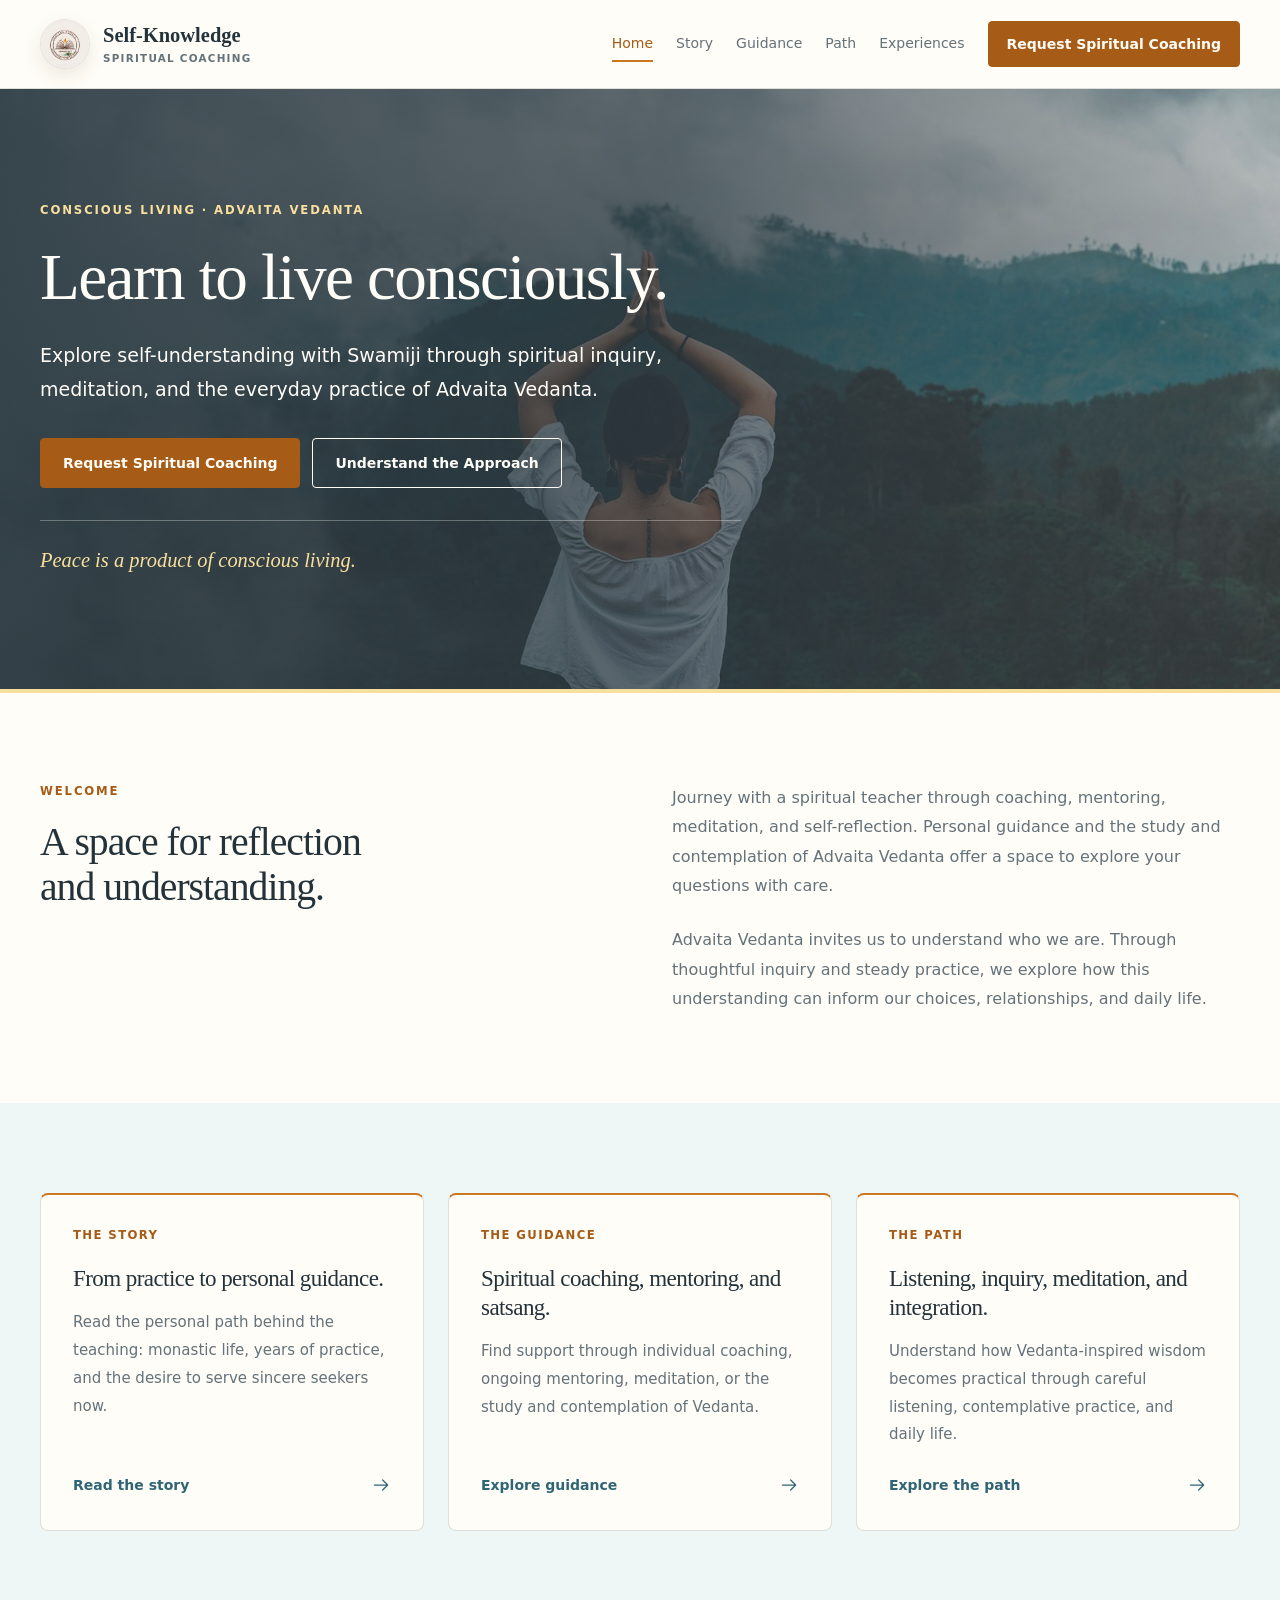
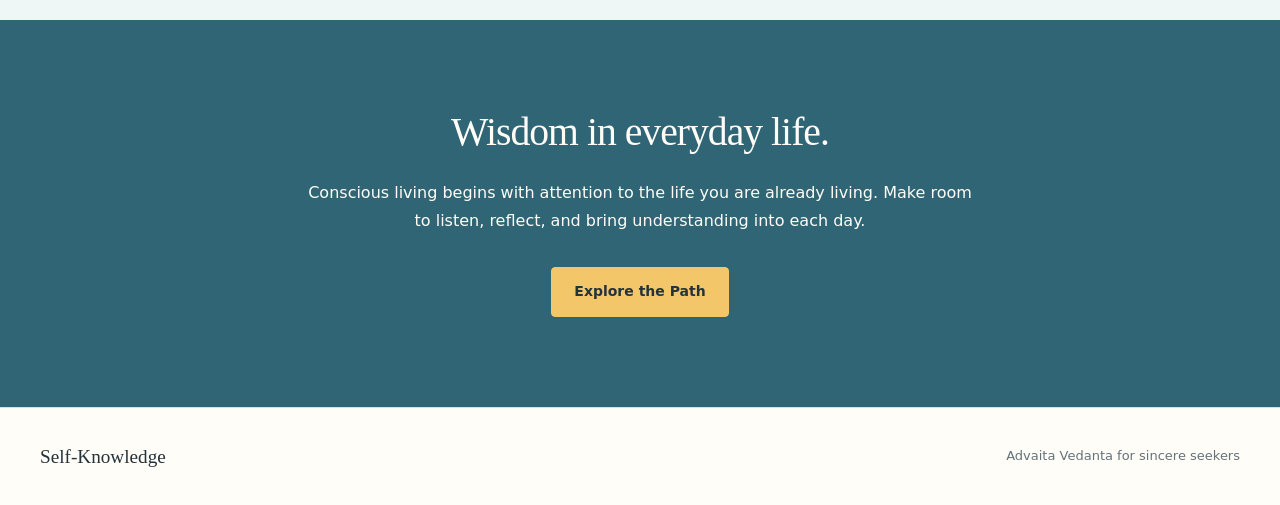
==== commit f5dc64ea: "Restore photographic page-title backgrounds and section contrast" ====
--- a/index.html
+++ b/index.html
@@ -4,7 +4,7 @@
     <meta charset="utf-8">
     <meta name="viewport" content="width=device-width, initial-scale=1">
     <title>Spiritual Coaching | Self-Knowledge</title>
-    <link rel="stylesheet" href="styles.css?v=20261010-redesign">
+    <link rel="stylesheet" href="styles.css?v=20261010-background-heroes">
   </head>
   <body class="site-page">
     <a class="skip-link" href="#main-content">Skip to content</a>
--- a/styles.css
+++ b/styles.css
@@ -75,16 +75,27 @@
 .skip-link { position: fixed; z-index: 50; left: 20px; top: -100px; padding: 12px 18px; border-radius: 4px; background: var(--deep-blue); color: var(--white); }
 .skip-link:focus { top: 12px; }
 
-/* Stable image frames replace page-dependent background zoom. */
-.hero, .page-hero { border-bottom: 1px solid var(--line); }
-.hero-frame { display: grid; grid-template-columns: minmax(0, 1.2fr) minmax(0, 1fr); align-items: center; gap: var(--layout-gap); padding-block: 56px 64px; }
-.hero-copy { max-width: 660px; }
+/* Original photographs form a consistent, distinct title backdrop. */
+.hero, .page-hero { position: relative; isolation: isolate; overflow: hidden; background: var(--deep-blue); color: var(--paper); border-bottom: 4px solid var(--accent-soft); }
+.hero-frame { display: flex; align-items: center; min-height: 440px; padding-block: 72px; }
+.hero-copy { position: relative; z-index: 2; max-width: 720px; }
+:is(.hero, .page-hero) .eyebrow { color: var(--accent-soft); }
+:is(.hero, .page-hero) .lead { color: var(--paper); }
+.home-hero .hero-frame { min-height: 600px; }
 .home-hero h1 { font-size: clamp(3.1rem, 5.1vw, 4.6rem); }
-.hero-media { margin: 0; width: 100%; max-width: 448px; justify-self: end; aspect-ratio: 4 / 5; overflow: hidden; border-radius: var(--radius); background: var(--wash); }
+.hero-media { position: absolute; inset: 0; z-index: 0; margin: 0; width: 100%; height: 100%; }
 .hero-media img { width: 100%; height: 100%; object-fit: cover; object-position: var(--image-focus, center); }
-.contact-hero { --image-focus: 32% center; }
+.hero-media::after { content: ""; position: absolute; inset: 0; background: linear-gradient(90deg, rgba(36, 50, 58, .88), rgba(36, 50, 58, .72) 52%, rgba(36, 50, 58, .28)); }
+.home-hero { --image-focus: center 35%; }
+.story-hero { --image-focus: center 58%; }
+.guidance-hero { --image-focus: center 20%; }
+.experiences-hero { --image-focus: center 72%; }
+.contact-hero { --image-focus: 32% 28%; }
 .hero-actions { display: flex; flex-wrap: wrap; gap: 12px; margin-top: 32px; }
-.hero-note { margin-top: 32px; padding-top: 24px; border-top: 1px solid var(--line); color: var(--deep-blue); font-family: Georgia, "Times New Roman", serif; font-size: clamp(1.15rem, 1.6vw, 1.4rem); font-style: italic; line-height: 1.5; }
+:is(.hero, .page-hero) .button.secondary { color: var(--paper); border-color: var(--paper); }
+:is(.hero, .page-hero) .button.secondary:hover { background: var(--paper); color: var(--ink); }
+:is(.hero, .page-hero) :focus-visible { outline-color: var(--marigold); }
+.hero-note { margin-top: 32px; padding-top: 24px; border-top: 1px solid rgba(255, 253, 247, .3); color: var(--accent-soft); font-family: Georgia, "Times New Roman", serif; font-size: clamp(1.15rem, 1.6vw, 1.4rem); font-style: italic; line-height: 1.5; }
 .hero-note span { background: none; }
 
 /* Shared section rhythm, open editorial layouts and readable copy. */
@@ -201,11 +212,12 @@
 }
 @media (max-width: 860px) {
   .container { width: calc(100% - 48px); }
-  .hero-frame { grid-template-columns: 1fr; gap: 32px; padding-block: 48px; }
+  .hero-frame { min-height: 420px; padding-block: 64px; }
+  .home-hero .hero-frame { min-height: 560px; }
   .hero-copy { max-width: 700px; }
   h1 { font-size: clamp(2.5rem, 6vw, 3.5rem); }
   .home-hero h1 { font-size: clamp(3rem, 7vw, 4rem); }
-  .hero-media { max-width: none; aspect-ratio: 16 / 10; }
+  .hero-media::after { background: rgba(36, 50, 58, .76); }
   .home-hero { --image-focus: center 64%; }
   .guidance-hero { --image-focus: center 60%; }
   .story-hero { --image-focus: center 65%; }
@@ -231,7 +243,8 @@
   .mobile-drawer { padding: 20px; }
   .drawer-header .brand-name { font-size: 1rem; }
   .drawer-header .brand-emblem { width: 36px; height: 36px; }
-  .hero-frame { padding-block: 40px; }
+  .hero-frame { min-height: 400px; padding-block: 48px; }
+  .home-hero .hero-frame { min-height: 600px; }
   h1 { font-size: clamp(2.25rem, 8.5vw, 2.75rem); }
   .home-hero h1 { font-size: clamp(2.7rem, 10vw, 3.25rem); }
   h2 { font-size: 2rem; }
@@ -239,7 +252,6 @@
   .hero-actions { display: grid; gap: 12px; margin-top: 24px; }
   .hero-actions .button { width: 100%; }
   .hero-note { margin-top: 24px; padding-top: 20px; }
-  .hero-media { aspect-ratio: 4 / 3; }
   .eyebrow { margin-bottom: 16px; font-size: .6875rem; }
   .page-card, .detail-grid article, .contact-form { padding: 24px; }
   .page-card-grid, .detail-grid { gap: 20px; }
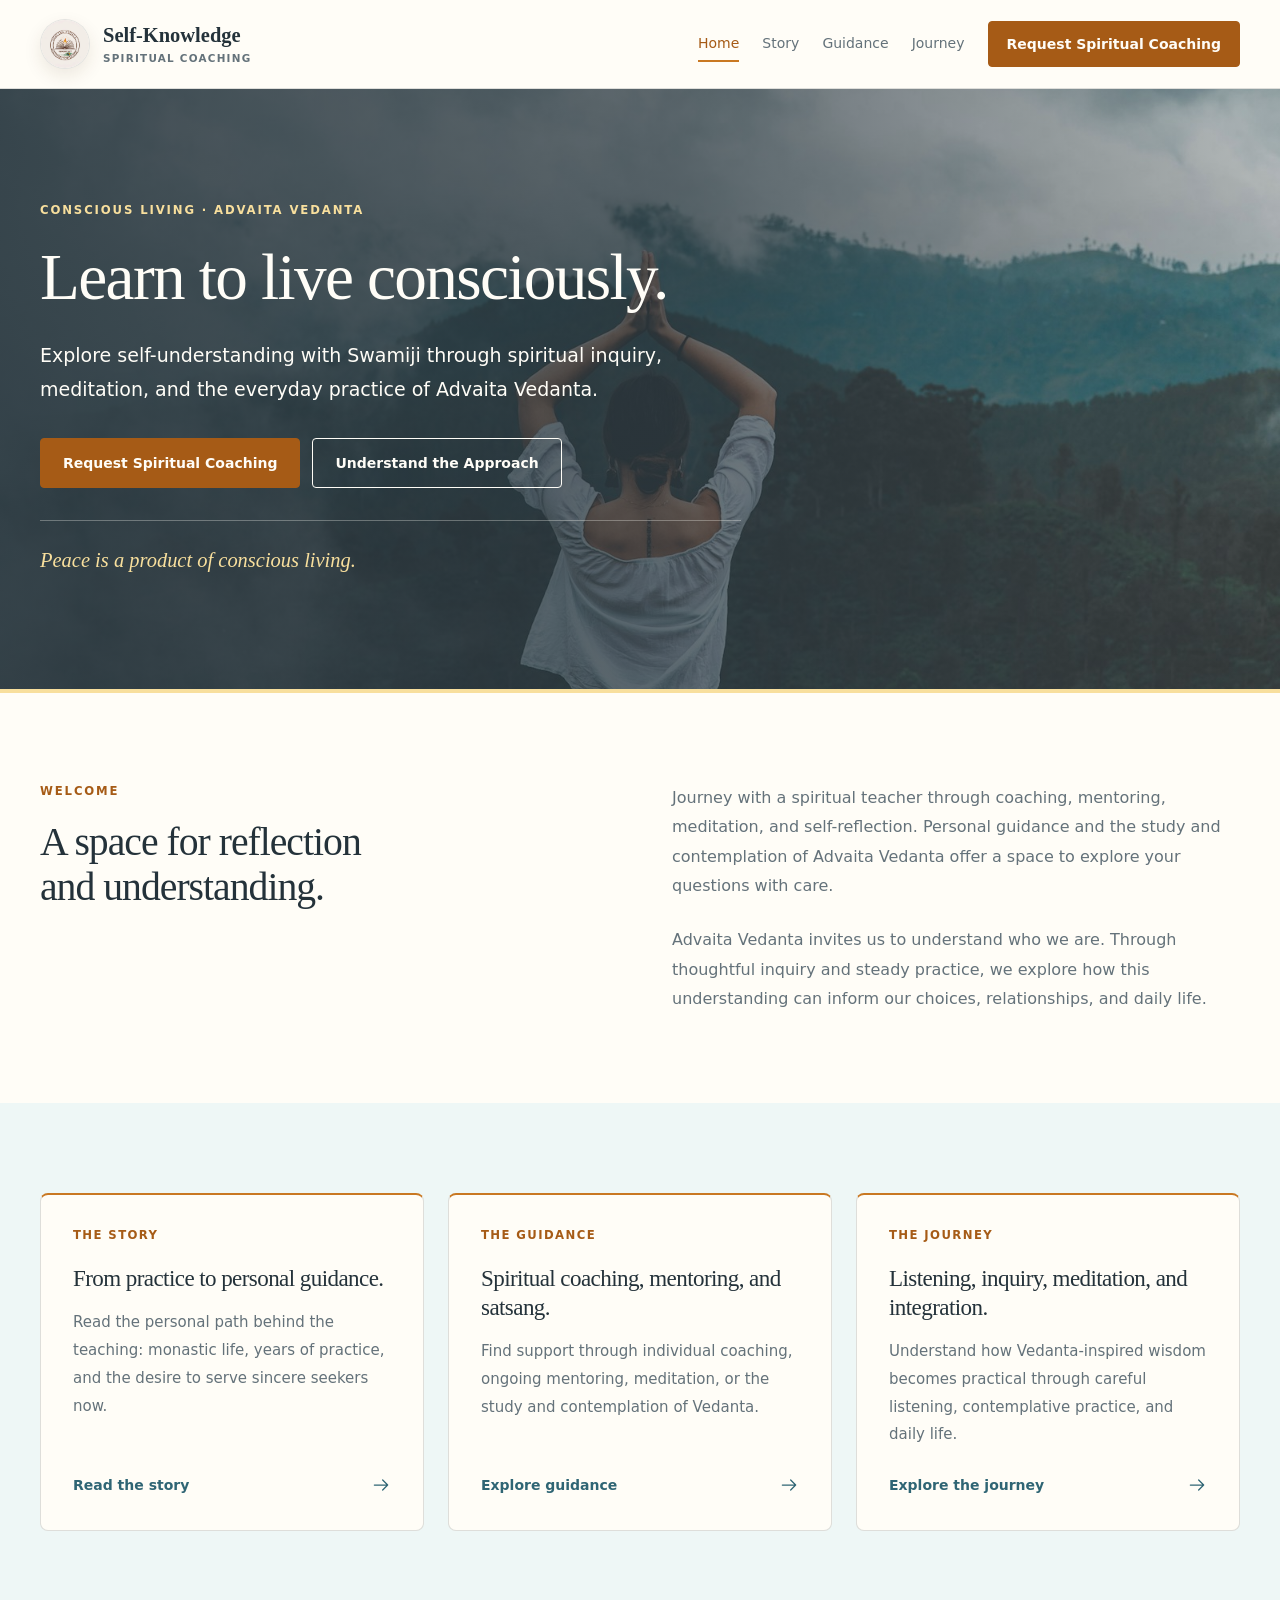
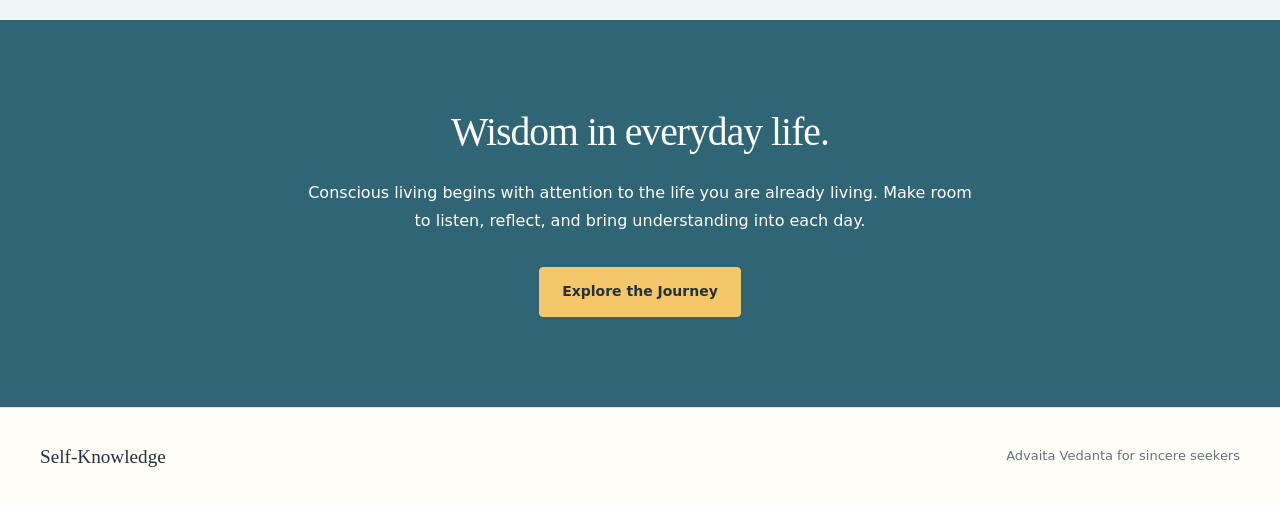
==== commit 2581910d: "Combine Path and Experiences into Journey" ====
--- a/index.html
+++ b/index.html
@@ -4,7 +4,7 @@
     <meta charset="utf-8">
     <meta name="viewport" content="width=device-width, initial-scale=1">
     <title>Spiritual Coaching | Self-Knowledge</title>
-    <link rel="stylesheet" href="styles.css?v=20261010-background-heroes">
+    <link rel="stylesheet" href="styles.css?v=20261010-journey">
   </head>
   <body class="site-page">
     <a class="skip-link" href="#main-content">Skip to content</a>
@@ -27,8 +27,7 @@
             <a aria-current="page" href="index.html">Home</a>
             <a href="about.html">Story</a>
             <a href="services.html">Guidance</a>
-            <a href="approach.html">Path</a>
-            <a href="experiences.html">Experiences</a>
+            <a href="approach.html">Journey</a>
             <a class="nav-cta" href="contact.html">Request Spiritual Coaching</a>
           </nav>
         </div>
@@ -48,8 +47,7 @@
             <a aria-current="page" href="index.html">Home</a>
             <a href="about.html">Story</a>
             <a href="services.html">Guidance</a>
-            <a href="approach.html">Path</a>
-            <a href="experiences.html">Experiences</a>
+            <a href="approach.html">Journey</a>
             <a class="nav-cta" href="contact.html">Request Spiritual Coaching</a>
           </nav>
         </aside>
@@ -102,10 +100,10 @@
               <a href="services.html">Explore guidance<svg viewBox="0 0 24 24" fill="none" stroke="currentColor" stroke-width="1.5" stroke-linecap="round" stroke-linejoin="round" aria-hidden="true" focusable="false"><path d="M4 12h16m-6-6 6 6-6 6"/></svg></a>
             </article>
             <article class="page-card">
-              <span>The path</span>
+              <span>The journey</span>
               <h3>Listening, inquiry, meditation, and integration.</h3>
               <p>Understand how Vedanta-inspired wisdom becomes practical through careful listening, contemplative practice, and daily life.</p>
-              <a href="approach.html">Explore the path<svg viewBox="0 0 24 24" fill="none" stroke="currentColor" stroke-width="1.5" stroke-linecap="round" stroke-linejoin="round" aria-hidden="true" focusable="false"><path d="M4 12h16m-6-6 6 6-6 6"/></svg></a>
+              <a href="approach.html">Explore the journey<svg viewBox="0 0 24 24" fill="none" stroke="currentColor" stroke-width="1.5" stroke-linecap="round" stroke-linejoin="round" aria-hidden="true" focusable="false"><path d="M4 12h16m-6-6 6 6-6 6"/></svg></a>
             </article>
           </div>
         </section>
@@ -115,7 +113,7 @@
             <div class="cta-band">
               <h2>Wisdom in everyday life.</h2>
               <p>Conscious living begins with attention to the life you are already living. Make room to listen, reflect, and bring understanding into each day.</p>
-              <a class="button" href="approach.html">Explore the Path</a>
+              <a class="button" href="approach.html">Explore the Journey</a>
             </div>
           </div>
         </section>
--- a/styles.css
+++ b/styles.css
@@ -97,6 +97,8 @@
 :is(.hero, .page-hero) :focus-visible { outline-color: var(--marigold); }
 .hero-note { margin-top: 32px; padding-top: 24px; border-top: 1px solid rgba(255, 253, 247, .3); color: var(--accent-soft); font-family: Georgia, "Times New Roman", serif; font-size: clamp(1.15rem, 1.6vw, 1.4rem); font-style: italic; line-height: 1.5; }
 .hero-note span { background: none; }
+.journey-reflections .hero-frame { min-height: 320px; }
+.journey-reflections h2 { font-size: clamp(2.25rem, 3.5vw, 3rem); text-wrap: balance; }
 
 /* Shared section rhythm, open editorial layouts and readable copy. */
 .section { padding-block: var(--section-space); }
